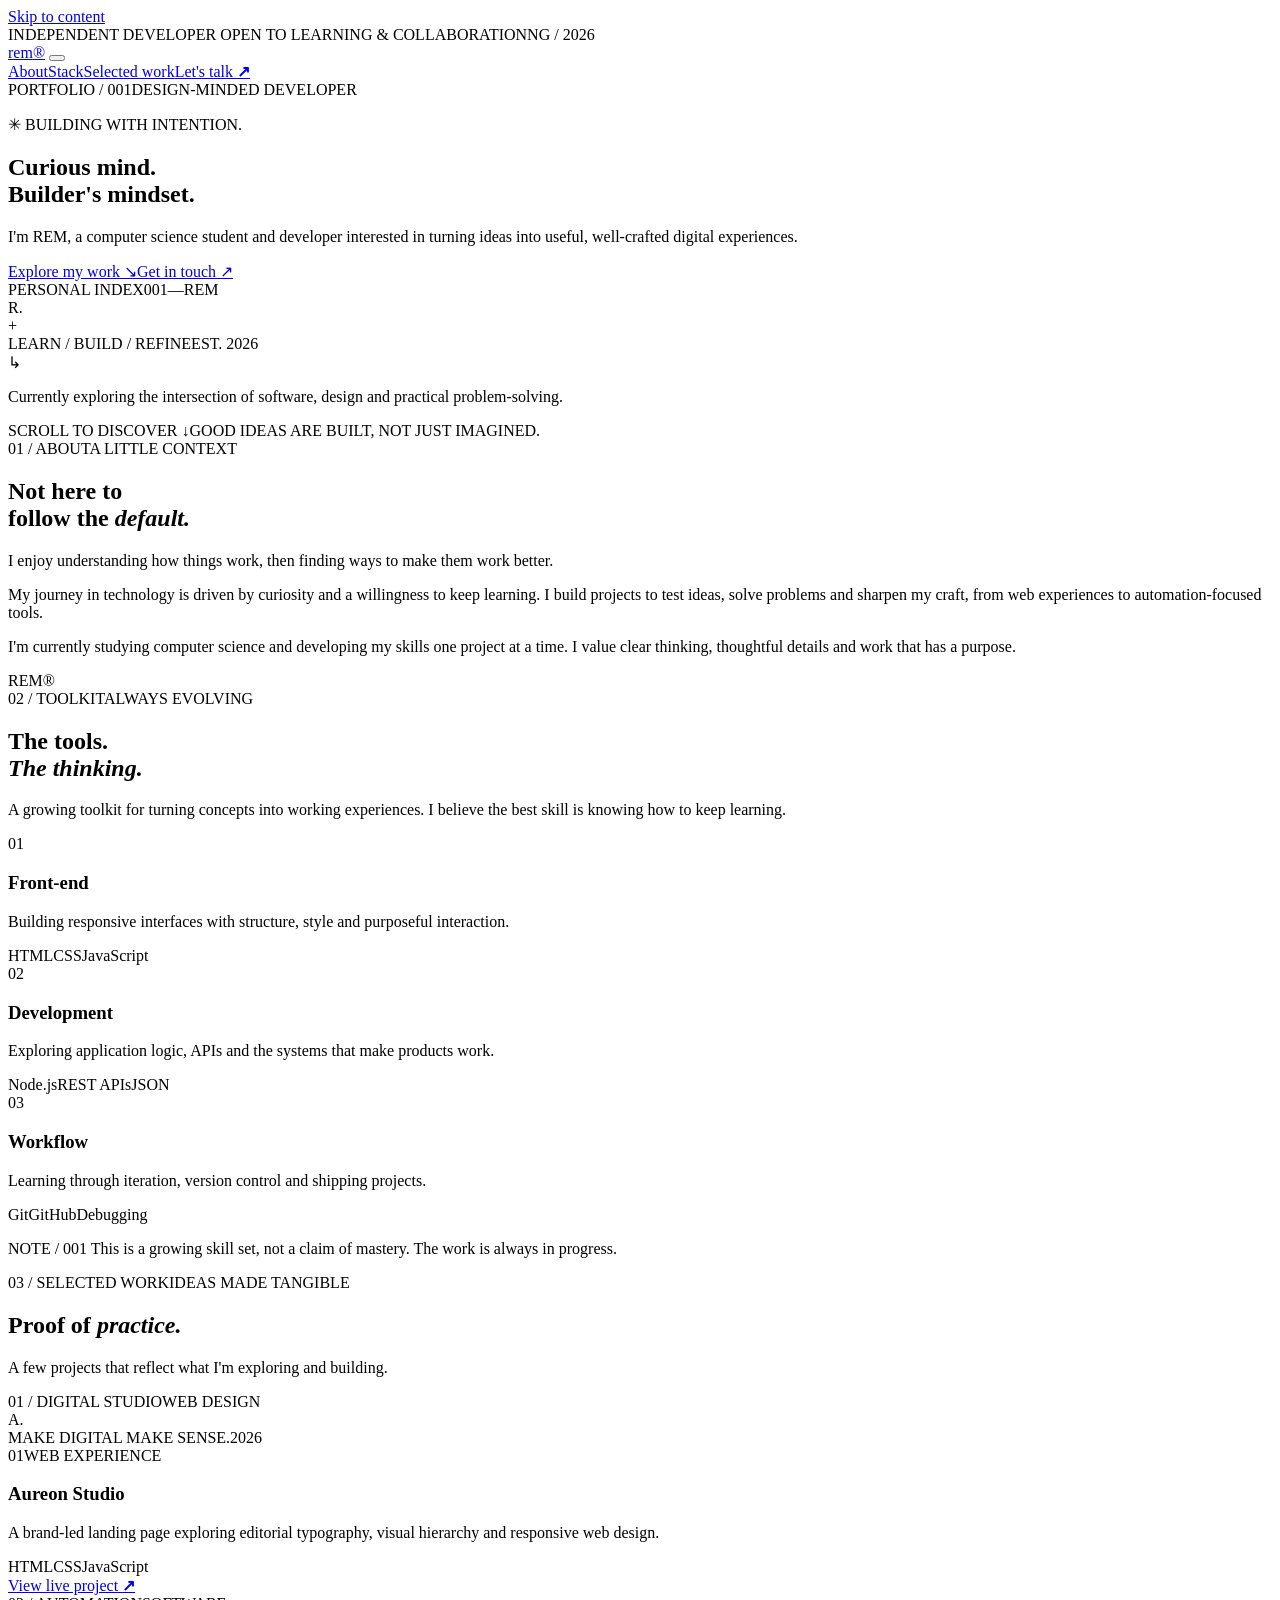
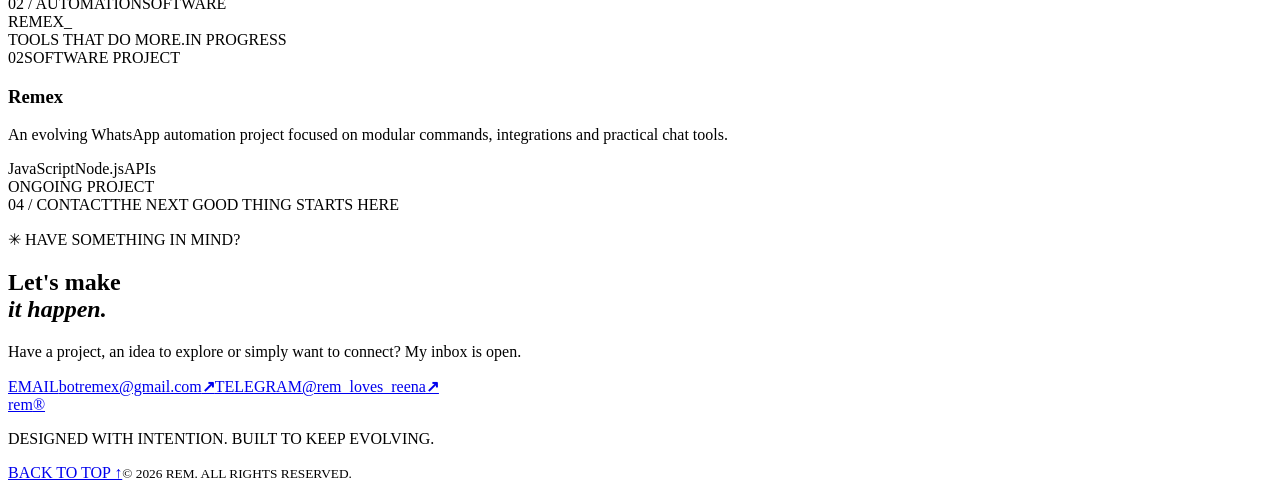
==== Level-1-Personal-Portfolio-REM/index.html @ 8661f29a "Create REM personal developer portfolio" ====
<!DOCTYPE html>
<html lang="en">
<head>
  <meta charset="UTF-8">
  <meta name="viewport" content="width=device-width, initial-scale=1.0">
  <meta name="description" content="REM is a computer science student and independent developer building thoughtful digital experiences and useful software.">
  <meta name="theme-color" content="#10110f">
  <title>REM | Developer & Digital Builder</title>
  <link rel="preconnect" href="https://fonts.googleapis.com">
  <link rel="preconnect" href="https://fonts.gstatic.com" crossorigin>
  <link href="https://fonts.googleapis.com/css2?family=DM+Mono:wght@400;500&family=DM+Sans:wght@400;500;600;700&family=Space+Grotesk:wght@400;500;600;700&display=swap" rel="stylesheet">
  <link rel="stylesheet" href="styles.css">
  <script src="script.js" defer></script>
</head>
<body>
  <a class="skip-link" href="#main">Skip to content</a>
  <div class="announcement"><span>INDEPENDENT DEVELOPER</span><span class="availability"><i></i> OPEN TO LEARNING & COLLABORATION</span><span>NG / 2026</span></div>
  <header class="header">
    <nav class="nav wrap" aria-label="Main navigation">
      <a class="wordmark" href="#home" aria-label="REM home">rem<span>®</span></a>
      <button class="menu-toggle" aria-label="Open menu" aria-expanded="false" aria-controls="nav-menu"><span></span><span></span></button>
      <div class="nav-menu" id="nav-menu">
        <a href="#about">About</a><a href="#skills">Stack</a><a href="#work">Selected work</a><a class="nav-cta" href="#contact">Let's talk <b>↗</b></a>
      </div>
    </nav>
  </header>
  <main id="main">
    <section class="hero wrap" id="home">
      <div class="hero-kicker"><span>PORTFOLIO / 001</span><span>DESIGN-MINDED DEVELOPER</span></div>
      <div class="hero-grid">
        <div class="hero-copy">
          <p class="micro"><span class="cross">✳</span> BUILDING WITH INTENTION.</p>
          <h1>Curious mind.<br><span>Builder's</span> mindset<span class="period">.</span></h1>
          <p class="intro">I'm REM, a computer science student and developer interested in turning ideas into useful, well-crafted digital experiences.</p>
          <div class="hero-actions"><a class="button button-light" href="#work">Explore my work <span>↘</span></a><a class="text-link" href="#contact">Get in touch <span>↗</span></a></div>
        </div>
        <aside class="hero-aside" aria-label="Developer profile">
          <div class="orbit-card">
            <div class="orbit-label"><span>PERSONAL INDEX</span><span>001—REM</span></div>
            <div class="orbit-graphic"><div class="orbit-ring ring-one"></div><div class="orbit-ring ring-two"></div><div class="orbit-core">R<span>.</span></div><span class="orbit-dot"></span><span class="orbit-cross">+</span></div>
            <div class="orbit-bottom"><span>LEARN / BUILD / REFINE</span><span>EST. 2026</span></div>
          </div>
          <div class="aside-note"><span class="note-mark">↳</span><p>Currently exploring the intersection of software, design and practical problem-solving.</p></div>
        </aside>
      </div>
      <div class="hero-bottom"><span>SCROLL TO DISCOVER <b>↓</b></span><span>GOOD IDEAS ARE BUILT, NOT JUST IMAGINED.</span></div>
    </section>

    <section class="about section-wrap" id="about">
      <div class="section-label"><span>01 / ABOUT</span><span>A LITTLE CONTEXT</span></div>
      <div class="about-grid">
        <h2>Not here to<br>follow the <em>default.</em></h2>
        <div class="about-copy"><p class="lead">I enjoy understanding how things work, then finding ways to make them work better.</p><p>My journey in technology is driven by curiosity and a willingness to keep learning. I build projects to test ideas, solve problems and sharpen my craft, from web experiences to automation-focused tools.</p><p>I'm currently studying computer science and developing my skills one project at a time. I value clear thinking, thoughtful details and work that has a purpose.</p><div class="signature">REM<span>®</span></div></div>
      </div>
    </section>

    <section class="skills section-wrap" id="skills">
      <div class="section-label"><span>02 / TOOLKIT</span><span>ALWAYS EVOLVING</span></div>
      <div class="skills-head"><h2>The tools.<br><em>The thinking.</em></h2><p>A growing toolkit for turning concepts into working experiences. I believe the best skill is knowing how to keep learning.</p></div>
      <div class="skill-grid">
        <article class="skill-card"><span class="skill-index">01</span><h3>Front-end</h3><p>Building responsive interfaces with structure, style and purposeful interaction.</p><div class="tags"><span>HTML</span><span>CSS</span><span>JavaScript</span></div></article>
        <article class="skill-card"><span class="skill-index">02</span><h3>Development</h3><p>Exploring application logic, APIs and the systems that make products work.</p><div class="tags"><span>Node.js</span><span>REST APIs</span><span>JSON</span></div></article>
        <article class="skill-card"><span class="skill-index">03</span><h3>Workflow</h3><p>Learning through iteration, version control and shipping projects.</p><div class="tags"><span>Git</span><span>GitHub</span><span>Debugging</span></div></article>
      </div>
      <p class="skills-note"><span>NOTE / 001</span> This is a growing skill set, not a claim of mastery. The work is always in progress.</p>
    </section>

    <section class="work section-wrap" id="work">
      <div class="section-label"><span>03 / SELECTED WORK</span><span>IDEAS MADE TANGIBLE</span></div>
      <div class="work-heading"><h2>Proof of <em>practice.</em></h2><p>A few projects that reflect what I'm exploring and building.</p></div>
      <div class="project-list">
        <article class="project project-featured">
          <div class="project-visual aureon-visual"><div class="visual-top"><span>01 / DIGITAL STUDIO</span><span>WEB DESIGN</span></div><div class="visual-word">A<span>.</span></div><div class="visual-bottom"><span>MAKE DIGITAL MAKE SENSE.</span><span>2026</span></div></div>
          <div class="project-info"><div class="project-meta"><span>01</span><span>WEB EXPERIENCE</span></div><h3>Aureon Studio</h3><p>A brand-led landing page exploring editorial typography, visual hierarchy and responsive web design.</p><div class="project-foot"><div class="tags"><span>HTML</span><span>CSS</span><span>JavaScript</span></div><a href="https://aureon-lyart.vercel.app/" target="_blank" rel="noopener noreferrer">View live project <b>↗</b></a></div></div>
        </article>
        <article class="project">
          <div class="project-visual remex-visual"><div class="visual-top"><span>02 / AUTOMATION</span><span>SOFTWARE</span></div><div class="remex-mark">REMEX<span>_</span></div><div class="visual-bottom"><span>TOOLS THAT DO MORE.</span><span>IN PROGRESS</span></div></div>
          <div class="project-info"><div class="project-meta"><span>02</span><span>SOFTWARE PROJECT</span></div><h3>Remex</h3><p>An evolving WhatsApp automation project focused on modular commands, integrations and practical chat tools.</p><div class="project-foot"><div class="tags"><span>JavaScript</span><span>Node.js</span><span>APIs</span></div><span class="status">ONGOING PROJECT</span></div></div>
        </article>
      </div>
    </section>

    <section class="contact section-wrap" id="contact">
      <div class="section-label"><span>04 / CONTACT</span><span>THE NEXT GOOD THING STARTS HERE</span></div>
      <div class="contact-main"><p class="micro"><span class="cross">✳</span> HAVE SOMETHING IN MIND?</p><h2>Let's make<br><em>it happen.</em></h2><p class="contact-copy">Have a project, an idea to explore or simply want to connect? My inbox is open.</p>
        <div class="contact-links"><a href="mailto:botremex@gmail.com"><span class="contact-type">EMAIL</span><span>botremex@gmail.com</span><b>↗</b></a><a href="https://t.me/rem_loves_reena" target="_blank" rel="noopener noreferrer"><span class="contact-type">TELEGRAM</span><span>@rem_loves_reena</span><b>↗</b></a></div>
      </div>
    </section>
  </main>
  <footer class="footer"><div class="wrap footer-inner"><a class="wordmark" href="#home">rem<span>®</span></a><p>DESIGNED WITH INTENTION. BUILT TO KEEP EVOLVING.</p><a href="#home">BACK TO TOP ↑</a><small>© <span id="year">2026</span> REM. ALL RIGHTS RESERVED.</small></div></footer>
</body>
</html>
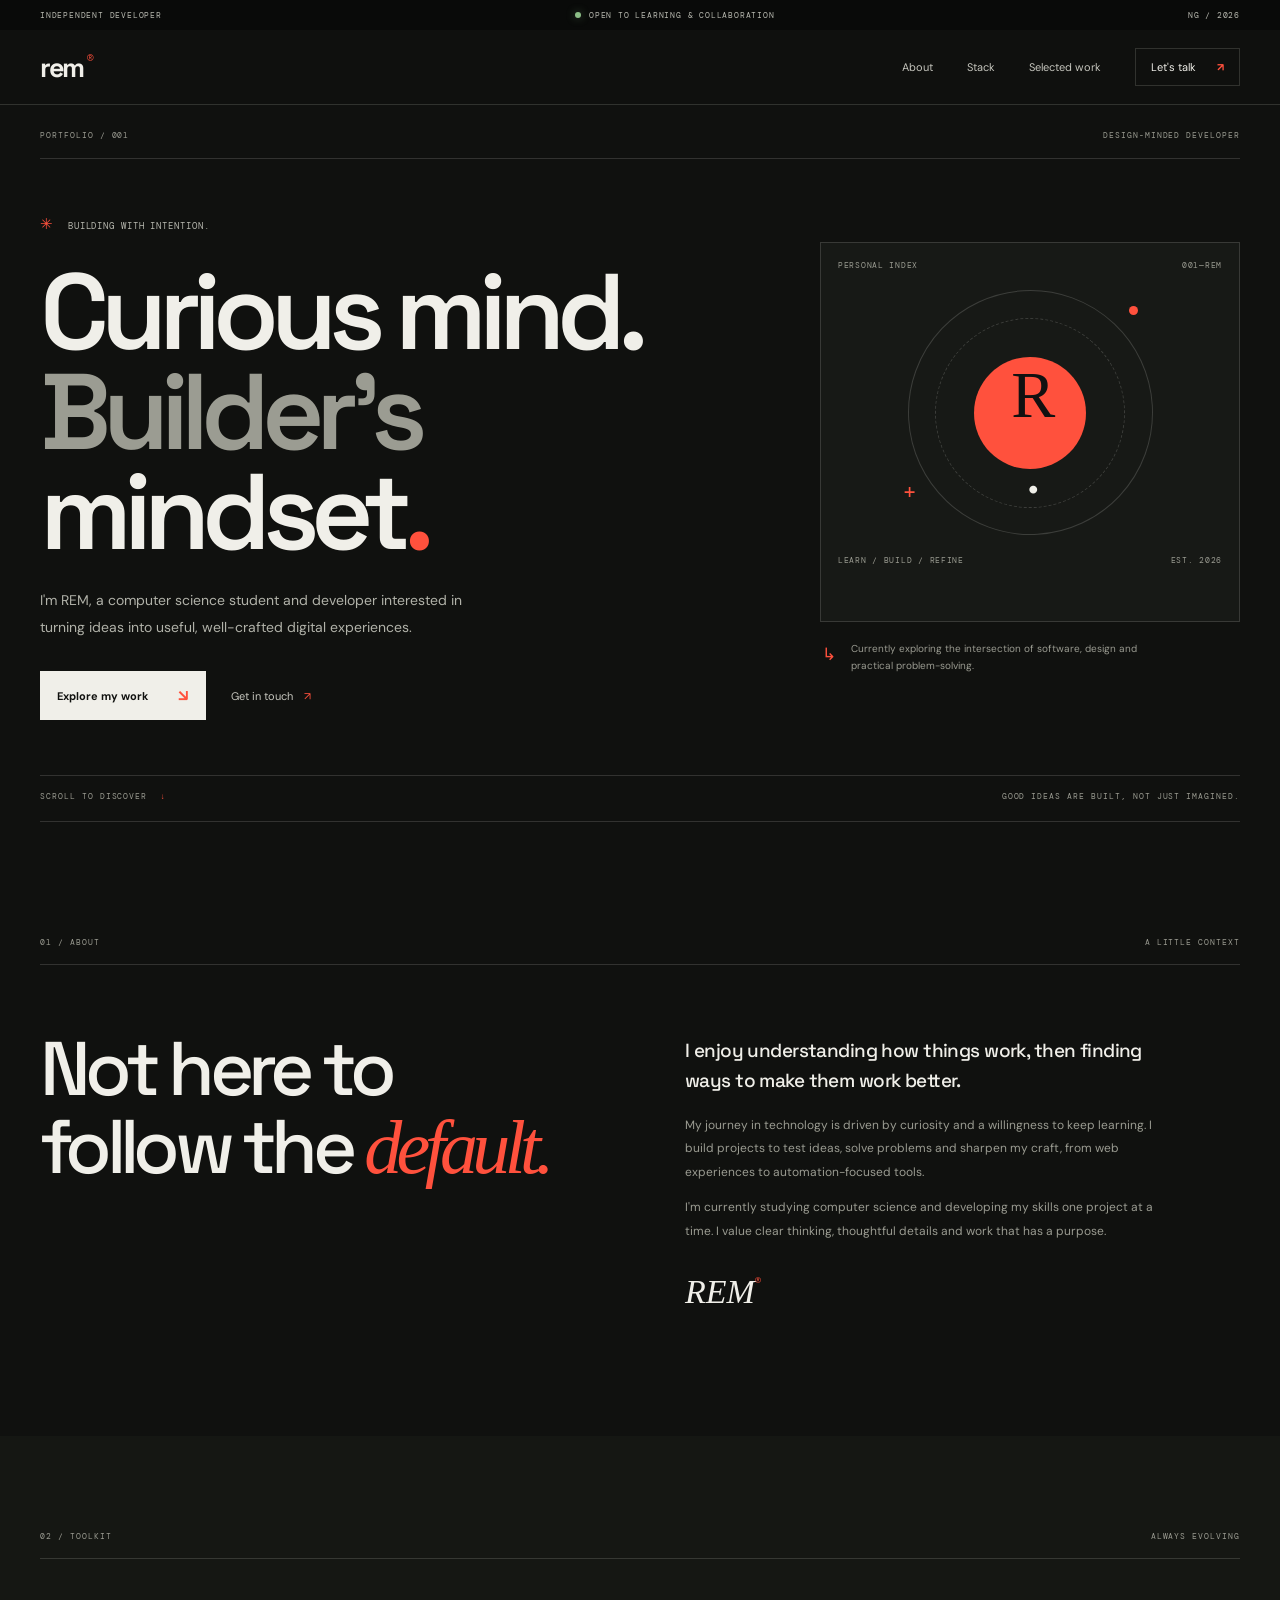
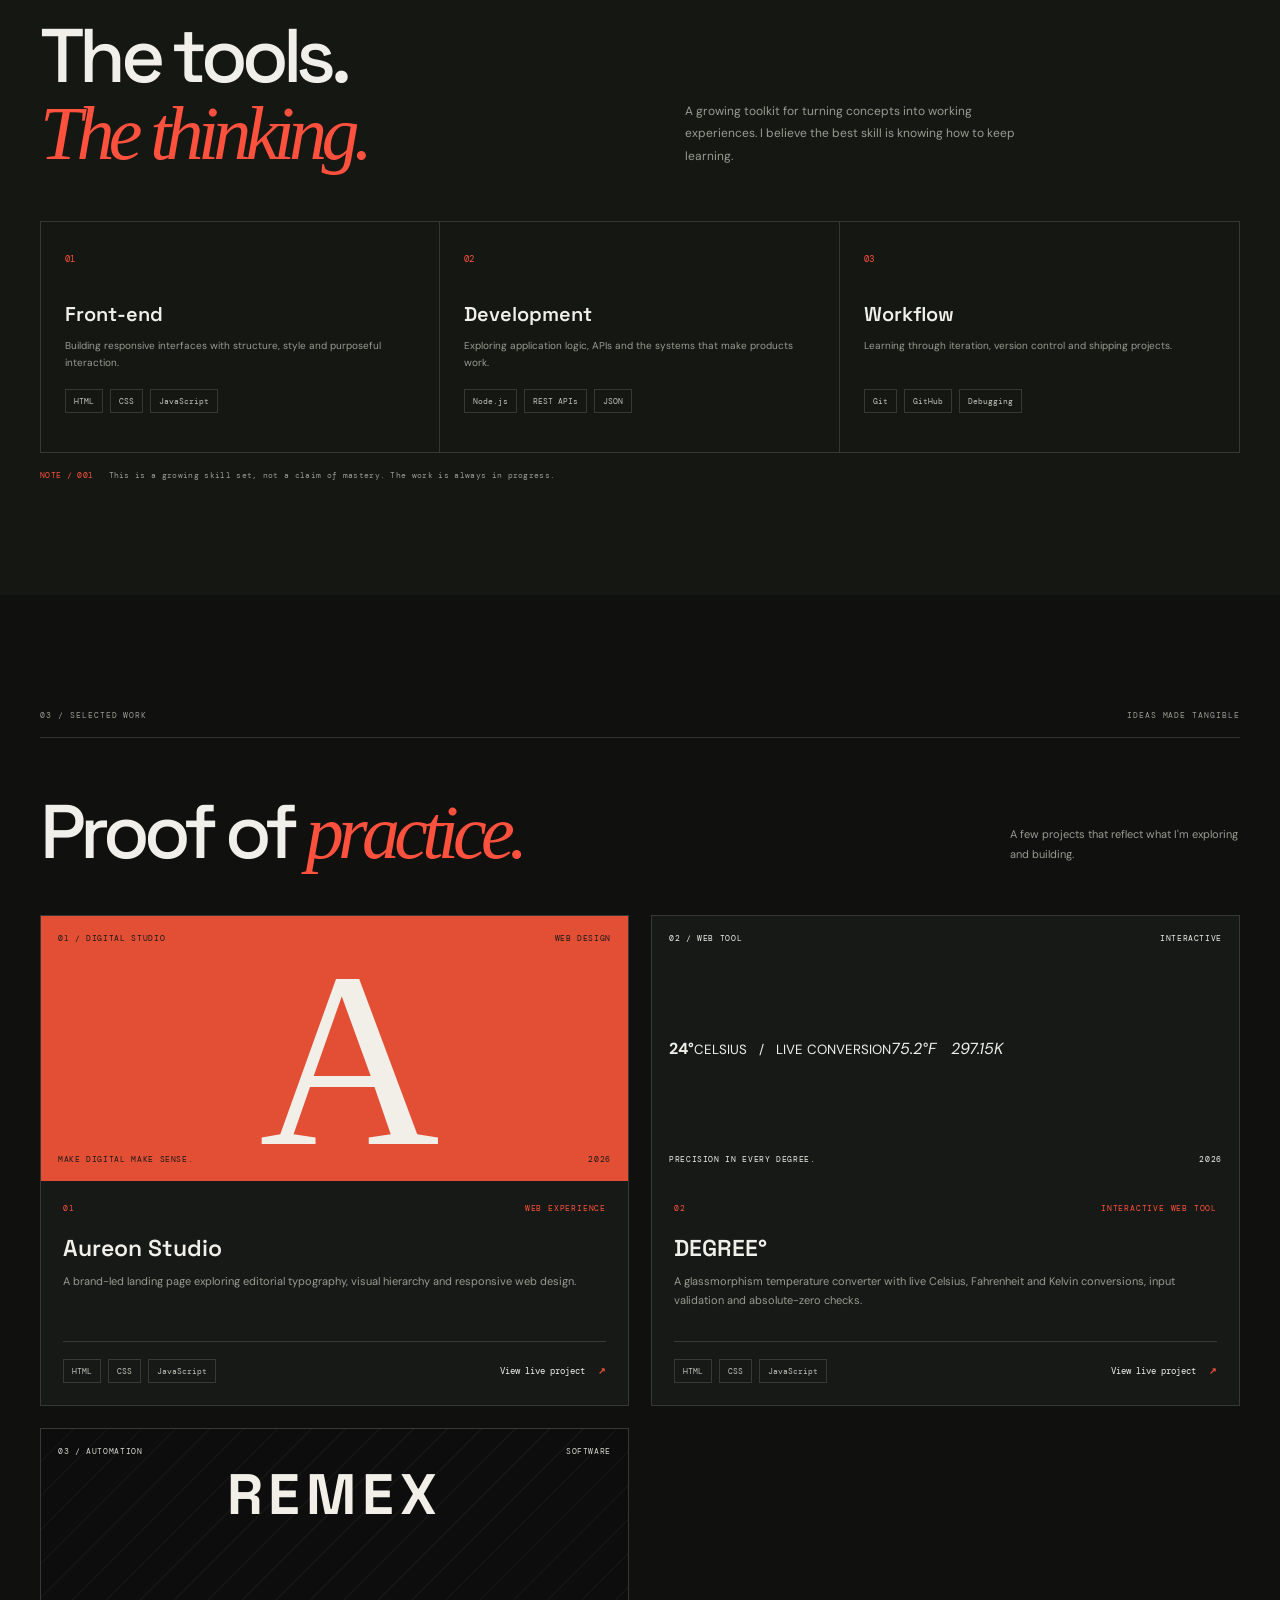
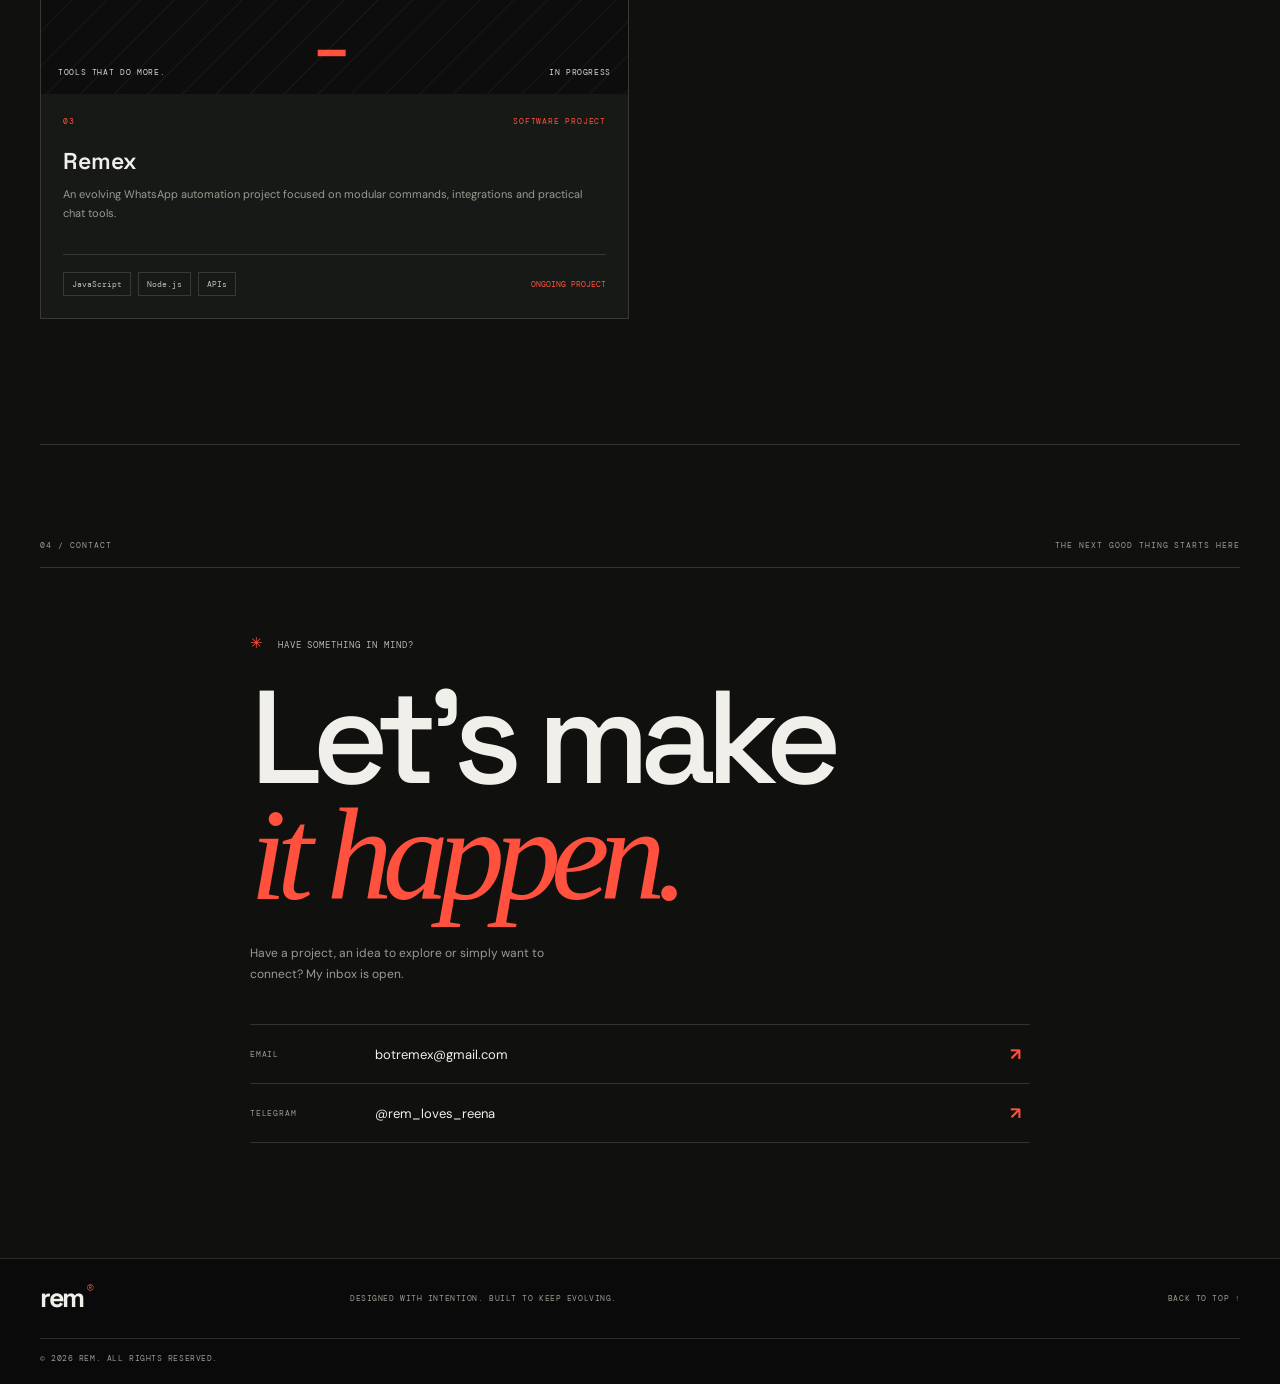
==== commit 723000ba: "Add DEGREE temperature converter to portfolio" ====
--- a/Level-1-Personal-Portfolio-REM/index.html
+++ b/Level-1-Personal-Portfolio-REM/index.html
@@ -74,8 +74,12 @@
           <div class="project-info"><div class="project-meta"><span>01</span><span>WEB EXPERIENCE</span></div><h3>Aureon Studio</h3><p>A brand-led landing page exploring editorial typography, visual hierarchy and responsive web design.</p><div class="project-foot"><div class="tags"><span>HTML</span><span>CSS</span><span>JavaScript</span></div><a href="https://aureon-lyart.vercel.app/" target="_blank" rel="noopener noreferrer">View live project <b>↗</b></a></div></div>
         </article>
         <article class="project">
-          <div class="project-visual remex-visual"><div class="visual-top"><span>02 / AUTOMATION</span><span>SOFTWARE</span></div><div class="remex-mark">REMEX<span>_</span></div><div class="visual-bottom"><span>TOOLS THAT DO MORE.</span><span>IN PROGRESS</span></div></div>
-          <div class="project-info"><div class="project-meta"><span>02</span><span>SOFTWARE PROJECT</span></div><h3>Remex</h3><p>An evolving WhatsApp automation project focused on modular commands, integrations and practical chat tools.</p><div class="project-foot"><div class="tags"><span>JavaScript</span><span>Node.js</span><span>APIs</span></div><span class="status">ONGOING PROJECT</span></div></div>
+          <div class="project-visual degree-visual"><div class="visual-top"><span>02 / WEB TOOL</span><span>INTERACTIVE</span></div><div class="degree-mark"><strong>24<span>°</span></strong><small>CELSIUS&nbsp;&nbsp; / &nbsp;&nbsp;LIVE CONVERSION</small><i>75.2°F&nbsp;&nbsp; 297.15K</i></div><div class="visual-bottom"><span>PRECISION IN EVERY DEGREE.</span><span>2026</span></div></div>
+          <div class="project-info"><div class="project-meta"><span>02</span><span>INTERACTIVE WEB TOOL</span></div><h3>DEGREE°</h3><p>A glassmorphism temperature converter with live Celsius, Fahrenheit and Kelvin conversions, input validation and absolute-zero checks.</p><div class="project-foot"><div class="tags"><span>HTML</span><span>CSS</span><span>JavaScript</span></div><a href="https://temperature-converter-mocha-nine.vercel.app/" target="_blank" rel="noopener noreferrer">View live project <b>↗</b></a></div></div>
+        </article>
+        <article class="project">
+          <div class="project-visual remex-visual"><div class="visual-top"><span>03 / AUTOMATION</span><span>SOFTWARE</span></div><div class="remex-mark">REMEX<span>_</span></div><div class="visual-bottom"><span>TOOLS THAT DO MORE.</span><span>IN PROGRESS</span></div></div>
+          <div class="project-info"><div class="project-meta"><span>03</span><span>SOFTWARE PROJECT</span></div><h3>Remex</h3><p>An evolving WhatsApp automation project focused on modular commands, integrations and practical chat tools.</p><div class="project-foot"><div class="tags"><span>JavaScript</span><span>Node.js</span><span>APIs</span></div><span class="status">ONGOING PROJECT</span></div></div>
         </article>
       </div>
     </section>
--- a/Level-1-Personal-Portfolio-REM/styles.css
+++ b/Level-1-Personal-Portfolio-REM/styles.css
@@ -0,0 +1,11 @@
+:root{--bg:#10110f;--panel:#171916;--ink:#f0efe9;--muted:#9a9b91;--line:rgba(240,239,233,.15);--red:#ff513d;--mono:"DM Mono",monospace;--sans:"DM Sans",sans-serif;--display:"Space Grotesk",sans-serif}
+*{box-sizing:border-box}html{scroll-behavior:smooth;scroll-padding-top:85px}body{margin:0;background:var(--bg);color:var(--ink);font-family:var(--sans);-webkit-font-smoothing:antialiased}a{color:inherit;text-decoration:none}.wrap,.section-wrap{width:min(1200px,calc(100% - 80px));margin-inline:auto}.skip-link{position:absolute;top:-60px;left:16px;background:var(--ink);color:var(--bg);padding:12px;z-index:40}.skip-link:focus{top:12px}
+.announcement{height:30px;background:#090a09;color:#b8b9b0;padding:0 40px;display:flex;align-items:center;justify-content:space-between;font:8px var(--mono);letter-spacing:.1em}.availability{display:flex;align-items:center;gap:8px}.availability i{width:6px;height:6px;border-radius:50%;background:#8bbd86;box-shadow:0 0 10px #8bbd8670}.header{position:sticky;top:0;z-index:20;background:rgba(16,17,15,.93);backdrop-filter:blur(14px);border-bottom:1px solid var(--line)}.nav{height:74px;display:flex;align-items:center;justify-content:space-between}.wordmark{font:700 27px var(--display);letter-spacing:-.09em}.wordmark span{color:var(--red);font:11px var(--mono);vertical-align:top;margin-left:4px;letter-spacing:0}.nav-menu{display:flex;align-items:center;gap:34px;font-size:11px;color:#c5c5bd}.nav-menu a{transition:color .2s}.nav-menu a:hover{color:var(--red)}.nav-cta{border:1px solid var(--line);padding:11px 15px;color:var(--ink)!important}.nav-cta b{color:var(--red);margin-left:18px}.menu-toggle{display:none}
+.hero{min-height:690px;padding-top:25px;padding-bottom:20px;display:flex;flex-direction:column}.hero-kicker,.hero-bottom,.section-label{display:flex;justify-content:space-between;color:var(--muted);font:8px var(--mono);letter-spacing:.12em}.hero-kicker{padding-bottom:18px;border-bottom:1px solid var(--line)}.hero-grid{flex:1;display:grid;grid-template-columns:1.15fr .85fr;align-items:center;gap:65px;padding:55px 0}.micro{font:9px var(--mono);letter-spacing:.1em;color:#b7b8af}.cross{color:var(--red);font-size:15px;margin-right:8px}h1,h2,h3,p{margin-top:0}h1,h2{font-family:var(--display);letter-spacing:-.075em}h1{font-size:clamp(64px,8.4vw,112px);line-height:.93;font-weight:600;margin:28px 0 25px}h1>span:not(.period){color:#9b9c92}h1 .period{color:var(--red)}.intro{max-width:450px;color:#b1b2a9;font-size:14px;line-height:1.9}.hero-actions{display:flex;align-items:center;gap:25px;margin-top:31px}.button{display:inline-flex;align-items:center;gap:30px;padding:14px 17px;font-size:11px;font-weight:700}.button-light{background:var(--ink);color:var(--bg)}.button span{font-size:16px;color:var(--red)}.text-link{font-size:11px;color:#c7c7bf}.text-link span{color:var(--red);margin-left:8px}.hero-aside{max-width:420px;width:100%;justify-self:end}.orbit-card{position:relative;min-height:380px;background:var(--panel);border:1px solid var(--line);padding:17px;overflow:hidden}.orbit-label,.orbit-bottom{display:flex;justify-content:space-between;color:var(--muted);font:8px var(--mono);letter-spacing:.09em}.orbit-graphic{height:285px;display:grid;place-items:center;position:relative}.orbit-ring{position:absolute;border:1px solid rgba(240,239,233,.17);border-radius:50%;transform:rotate(-25deg)}.ring-one{width:245px;height:245px}.ring-two{width:190px;height:190px;border-style:dashed;transform:rotate(40deg)}.orbit-core{width:112px;height:112px;border-radius:50%;background:var(--red);display:grid;place-items:center;color:#111;font:500 66px Georgia,serif;letter-spacing:-.1em;z-index:1}.orbit-core span{color:var(--ink)}.orbit-dot{position:absolute;width:9px;height:9px;border-radius:50%;background:var(--red);top:36px;right:22%}.orbit-cross{position:absolute;color:var(--red);font:22px var(--mono);left:17%;bottom:48px}.aside-note{display:flex;gap:15px;align-items:start;padding:18px 2px;color:var(--muted);font-size:10px;line-height:1.7}.aside-note p{margin:0;max-width:290px}.note-mark{color:var(--red);font-size:17px}.hero-bottom{border-top:1px solid var(--line);padding-top:15px}.hero-bottom b{color:var(--red);margin-left:7px}
+.about{padding-top:115px;padding-bottom:125px;border-top:1px solid var(--line)}.section-label{padding-bottom:17px;border-bottom:1px solid var(--line)}.about-grid{display:grid;grid-template-columns:1fr 1fr;gap:90px;padding-top:65px}h2{font-size:clamp(48px,6vw,76px);line-height:1.02;font-weight:500;margin-bottom:0}h2 em{font-family:Georgia,serif;color:var(--red);font-weight:400}.about-copy{max-width:490px;padding-top:6px}.about-copy p{color:var(--muted);font-size:12px;line-height:1.95}.about-copy .lead{color:var(--ink);font:500 19px/1.55 var(--display);letter-spacing:-.03em}.signature{margin-top:30px;color:var(--ink);font:italic 34px Georgia,serif}.signature span{color:var(--red);font:10px var(--mono);vertical-align:top}
+.skills{padding-top:95px;padding-bottom:115px;background:#151713;width:100%;max-width:none;padding-left:max(40px,calc((100% - 1200px)/2));padding-right:max(40px,calc((100% - 1200px)/2))}.skills-head{display:grid;grid-template-columns:1fr 1fr;gap:90px;align-items:end;padding:58px 0 48px}.skills-head p{max-width:360px;color:var(--muted);font-size:12px;line-height:1.9;margin:0 0 5px}.skill-grid{display:grid;grid-template-columns:repeat(3,1fr);border:1px solid var(--line)}.skill-card{min-height:230px;padding:24px;border-right:1px solid var(--line);position:relative}.skill-card:last-child{border:0}.skill-index{color:var(--red);font:9px var(--mono)}.skill-card h3{font:600 20px var(--display);margin:34px 0 10px}.skill-card p{min-height:42px;color:var(--muted);font-size:10px;line-height:1.7}.tags{display:flex;flex-wrap:wrap;gap:7px}.tags span{border:1px solid var(--line);padding:6px 8px;color:#c2c3ba;font:8px var(--mono)}.skills-note{margin:17px 0 0;color:var(--muted);font:8px var(--mono);letter-spacing:.04em}.skills-note span{color:var(--red);margin-right:10px}
+.work{padding-top:115px;padding-bottom:125px}.work-heading{display:flex;justify-content:space-between;align-items:end;gap:30px;padding:55px 0 43px}.work-heading p{max-width:230px;color:var(--muted);font-size:11px;line-height:1.8;margin:0 0 7px}.project-list{display:grid;grid-template-columns:1fr 1fr;gap:22px}.project{border:1px solid var(--line);background:var(--panel)}.project-visual{height:265px;position:relative;overflow:hidden;padding:17px;display:flex;flex-direction:column;justify-content:space-between}.visual-top,.visual-bottom{display:flex;justify-content:space-between;font:8px var(--mono);letter-spacing:.08em;position:relative;z-index:1}.aureon-visual{background:#e34f35;color:#191a17}.visual-word{position:absolute;inset:0;display:grid;place-items:center;color:#f1efe8;font:clamp(140px,22vw,250px) Georgia,serif;letter-spacing:-.12em}.visual-word span{color:#191a17}.remex-visual{background:#0c0d0c;color:#d7d7d0}.remex-visual:after{content:"";position:absolute;inset:0;background:repeating-linear-gradient(135deg,transparent 0 22px,rgba(255,255,255,.035) 23px 24px)}.remex-mark{position:absolute;inset:0;display:grid;place-items:center;font:700 clamp(34px,5vw,57px) var(--display);letter-spacing:.1em;color:#f1efe8}.remex-mark span{color:var(--red)}.project-info{padding:22px}.project-meta{display:flex;justify-content:space-between;color:var(--red);font:8px var(--mono);letter-spacing:.1em}.project-info h3{font:600 23px var(--display);margin:20px 0 9px}.project-info>p{min-height:58px;color:var(--muted);font-size:11px;line-height:1.8}.project-foot{display:flex;justify-content:space-between;align-items:center;gap:10px;border-top:1px solid var(--line);padding-top:17px}.project-foot a,.status{font:9px var(--mono);color:var(--ink)}.project-foot a b{color:var(--red);margin-left:8px}.status{color:var(--red);font-size:8px}
+.contact{padding-top:95px;padding-bottom:115px;border-top:1px solid var(--line)}.contact-main{max-width:780px;margin:65px auto 0}.contact h2{font-size:clamp(70px,11vw,132px);line-height:.88;margin:27px 0}.contact-copy{color:var(--muted);font-size:12px;line-height:1.8;max-width:340px;margin:30px 0 38px}.contact-links{border-top:1px solid var(--line)}.contact-links a{display:grid;grid-template-columns:110px 1fr 20px;gap:15px;align-items:center;padding:18px 0;border-bottom:1px solid var(--line);font-size:13px}.contact-type{color:var(--muted);font:8px var(--mono);letter-spacing:.1em}.contact-links b{color:var(--red);font-size:17px}.footer{background:#090a09;border-top:1px solid var(--line)}.footer-inner{min-height:125px;display:grid;grid-template-columns:1fr 2fr 1fr;align-items:center;gap:20px;padding-top:20px;padding-bottom:20px}.footer-inner p,.footer-inner>a:not(.wordmark),.footer-inner small{color:var(--muted);font:8px var(--mono);letter-spacing:.07em;margin:0}.footer-inner>a:not(.wordmark){text-align:right}.footer-inner small{grid-column:1/-1;border-top:1px solid var(--line);padding-top:14px}
+:focus-visible{outline:2px solid var(--red);outline-offset:4px}
+@media(max-width:760px){.wrap,.section-wrap{width:calc(100% - 40px)}.announcement{padding:0 20px;font-size:7px}.announcement>span:last-child{display:none}.nav{height:66px}.menu-toggle{display:flex;width:42px;height:42px;flex-direction:column;align-items:center;justify-content:center;gap:6px;background:transparent;border:1px solid var(--line)}.menu-toggle span{width:17px;height:1px;background:var(--ink);transition:transform .2s}.menu-toggle[aria-expanded=true] span:first-child{transform:translateY(3.5px) rotate(45deg)}.menu-toggle[aria-expanded=true] span:last-child{transform:translateY(-3.5px) rotate(-45deg)}.nav-menu{display:none;position:absolute;top:66px;left:0;right:0;background:#10110f;border-bottom:1px solid var(--line);padding:24px 20px 28px;flex-direction:column;align-items:stretch;gap:22px}.nav-menu.is-open{display:flex}.nav-cta{margin-top:3px}.hero{min-height:auto;padding-top:20px}.hero-kicker{font-size:7px}.hero-grid{grid-template-columns:1fr;gap:28px;padding:48px 0 35px}h1{font-size:clamp(58px,15vw,88px)}.intro{font-size:12px}.hero-aside{justify-self:stretch;max-width:none}.orbit-card{min-height:330px}.orbit-graphic{height:235px}.ring-one{width:205px;height:205px}.ring-two{width:160px;height:160px}.hero-bottom{font-size:7px}.hero-bottom span:last-child{max-width:155px;text-align:right;line-height:1.5}.about{padding-top:75px;padding-bottom:85px}.about-grid{grid-template-columns:1fr;gap:28px;padding-top:40px}.about-grid h2{font-size:52px}.about-copy .lead{font-size:17px}.skills{padding:75px 20px 80px}.skills-head{grid-template-columns:1fr;gap:22px;padding:40px 0 30px}.skills-head h2{font-size:50px}.skill-grid{grid-template-columns:1fr}.skill-card{min-height:0;border-right:0;border-bottom:1px solid var(--line);padding:21px}.skill-card:last-child{border-bottom:0}.skill-card h3{margin:22px 0 8px}.skill-card p{min-height:0}.work{padding-top:78px;padding-bottom:85px}.work-heading{display:block;padding:40px 0 30px}.work-heading h2{font-size:50px}.work-heading p{margin-top:17px}.project-list{grid-template-columns:1fr;gap:16px}.project-visual{height:230px}.visual-word{font-size:190px}.project-info{padding:19px}.project-info>p{min-height:0}.contact{padding-top:75px;padding-bottom:85px}.contact-main{margin-top:45px}.contact h2{font-size:clamp(68px,17vw,100px)}.contact-links a{grid-template-columns:75px 1fr 18px;font-size:11px}.footer-inner{grid-template-columns:1fr 1fr;gap:17px}.footer-inner p{grid-column:1/-1;grid-row:2}.footer-inner>a:not(.wordmark){grid-column:2;grid-row:1}.footer-inner small{grid-row:3}}
+@media(prefers-reduced-motion:reduce){*,*::before,*::after{scroll-behavior:auto!important;transition-duration:.01ms!important}}
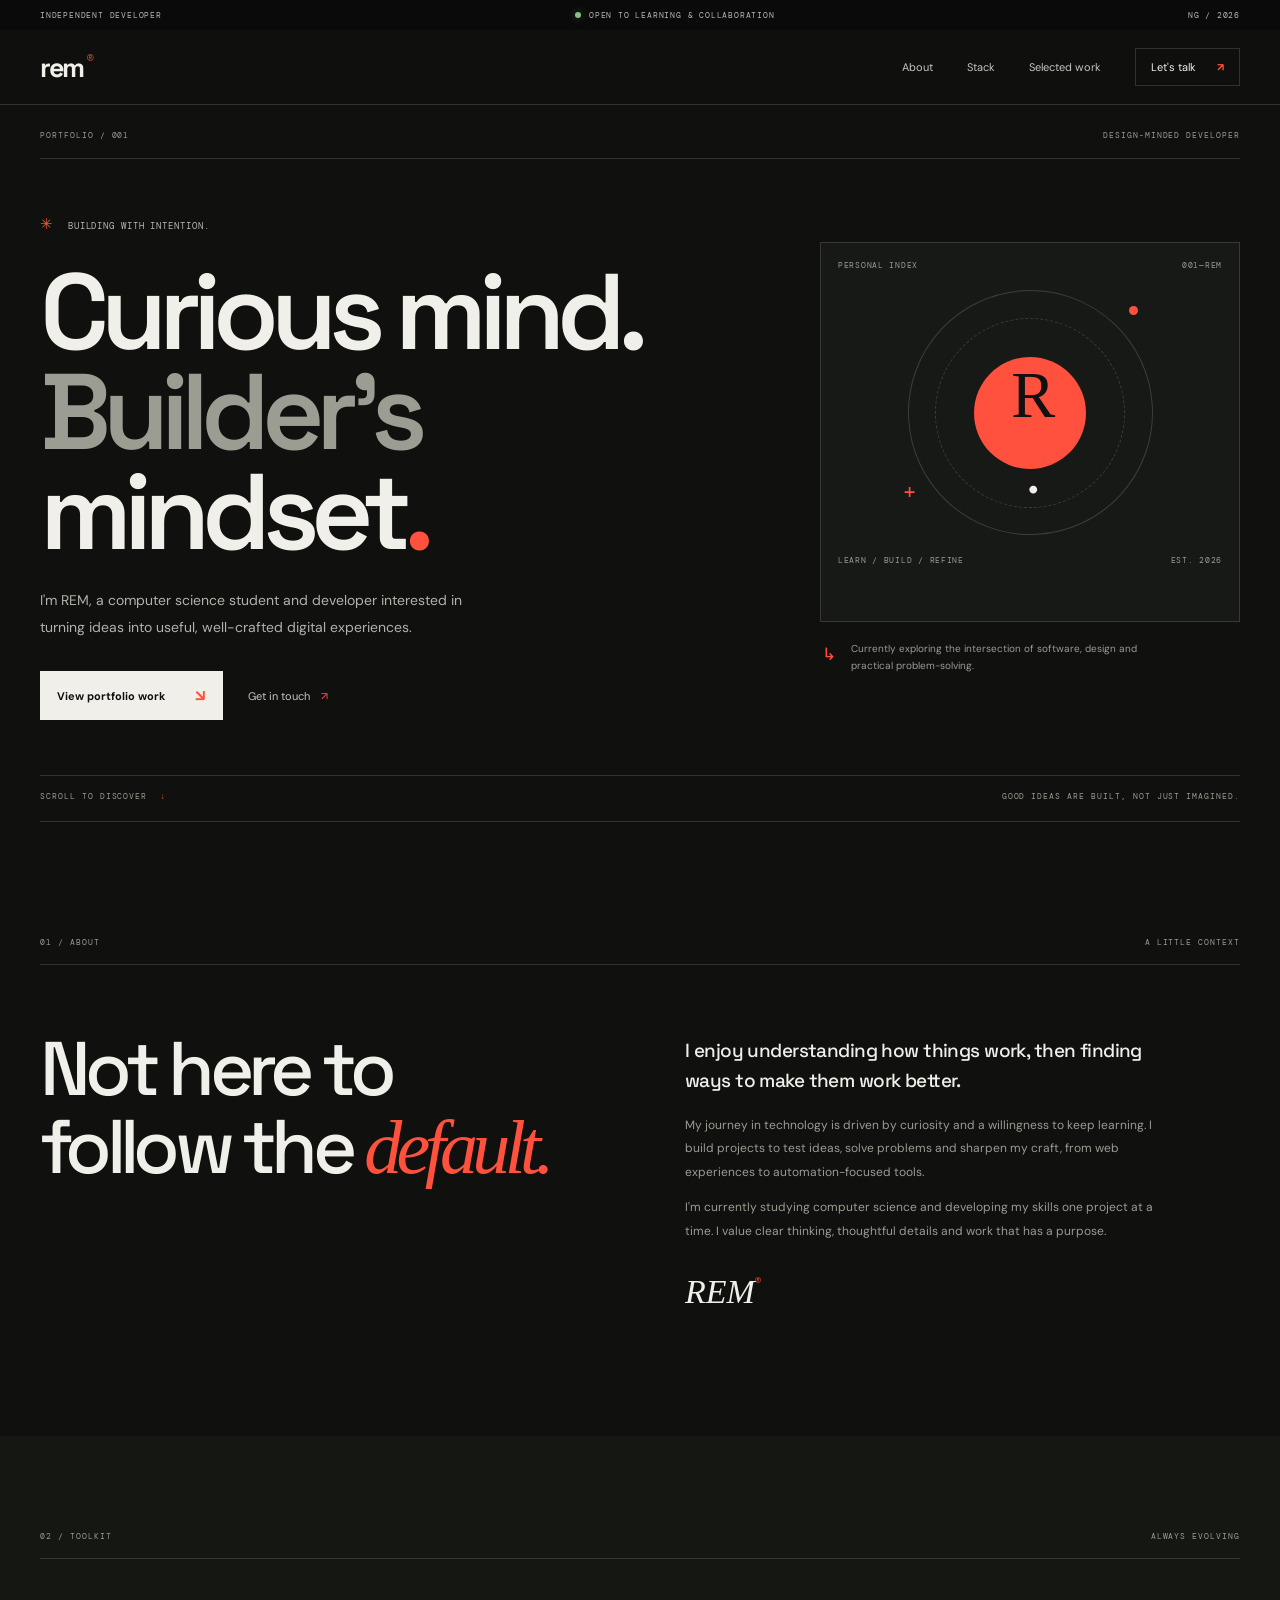
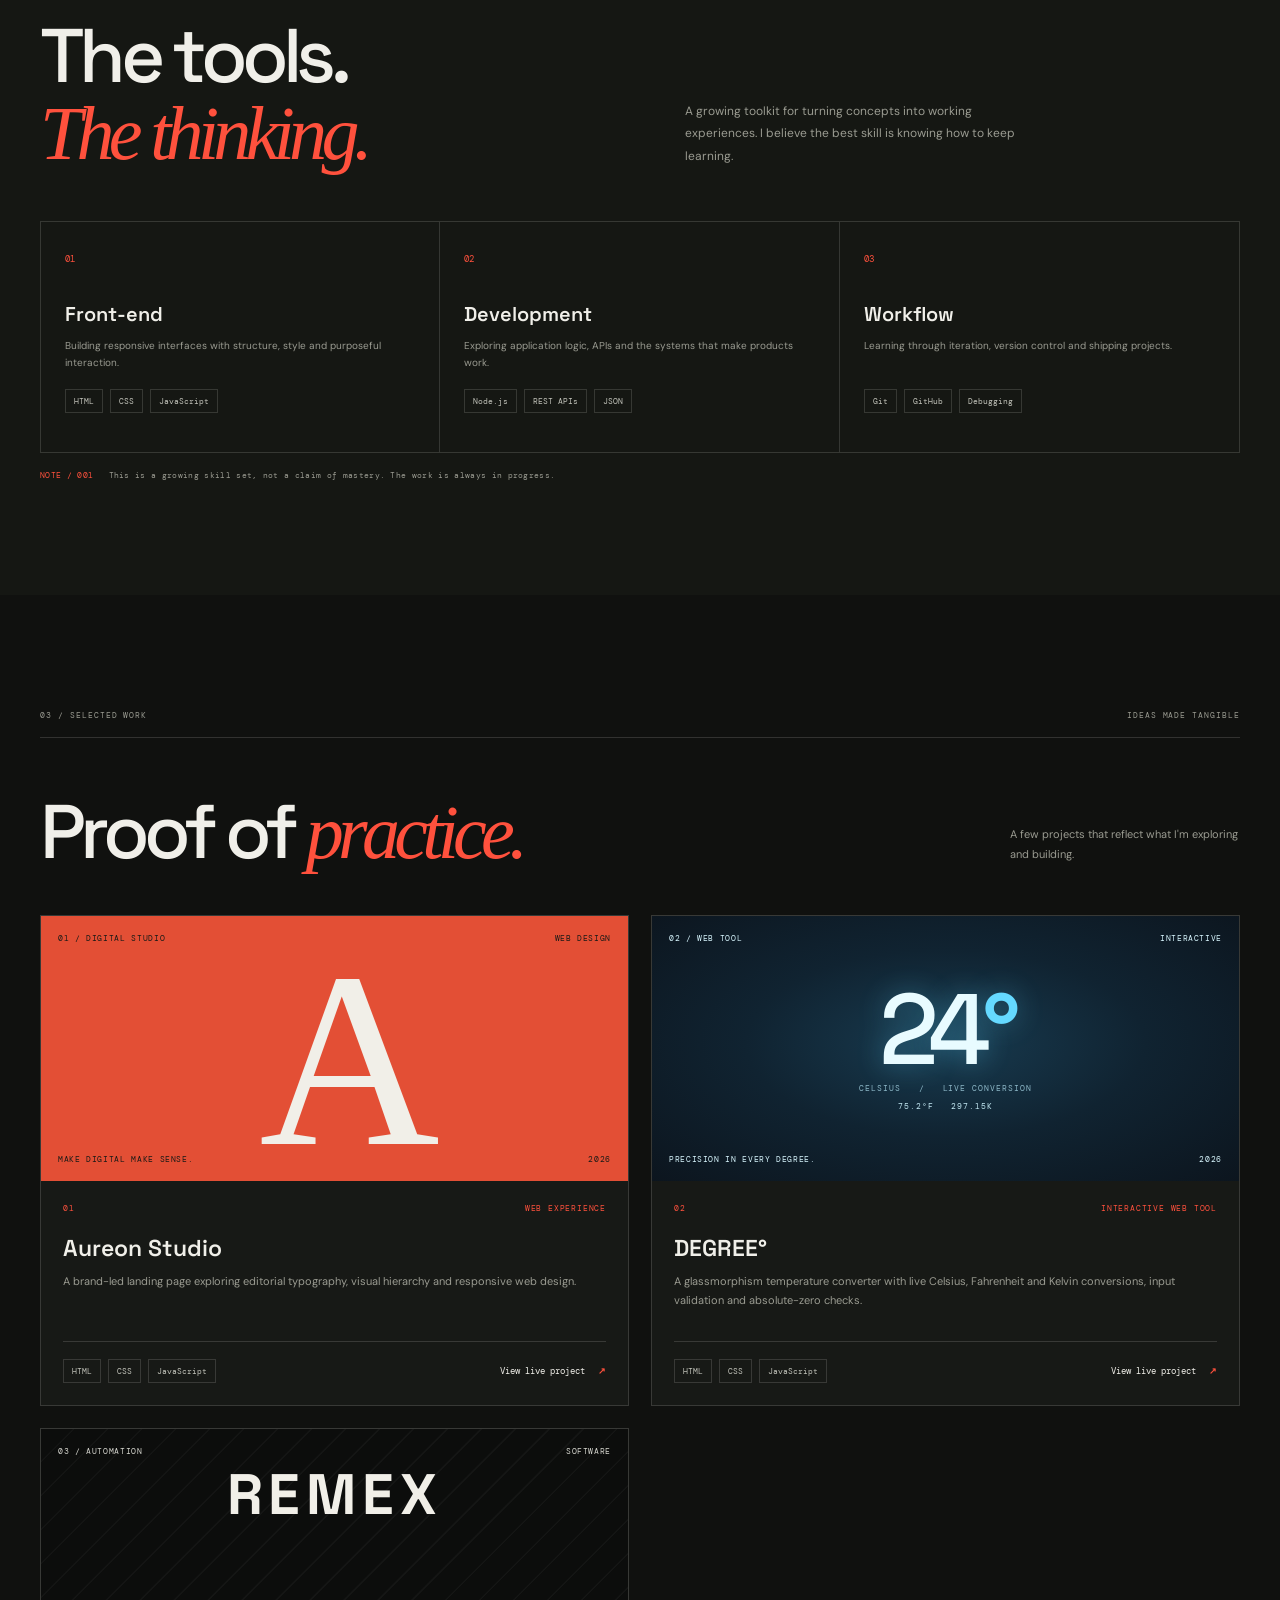
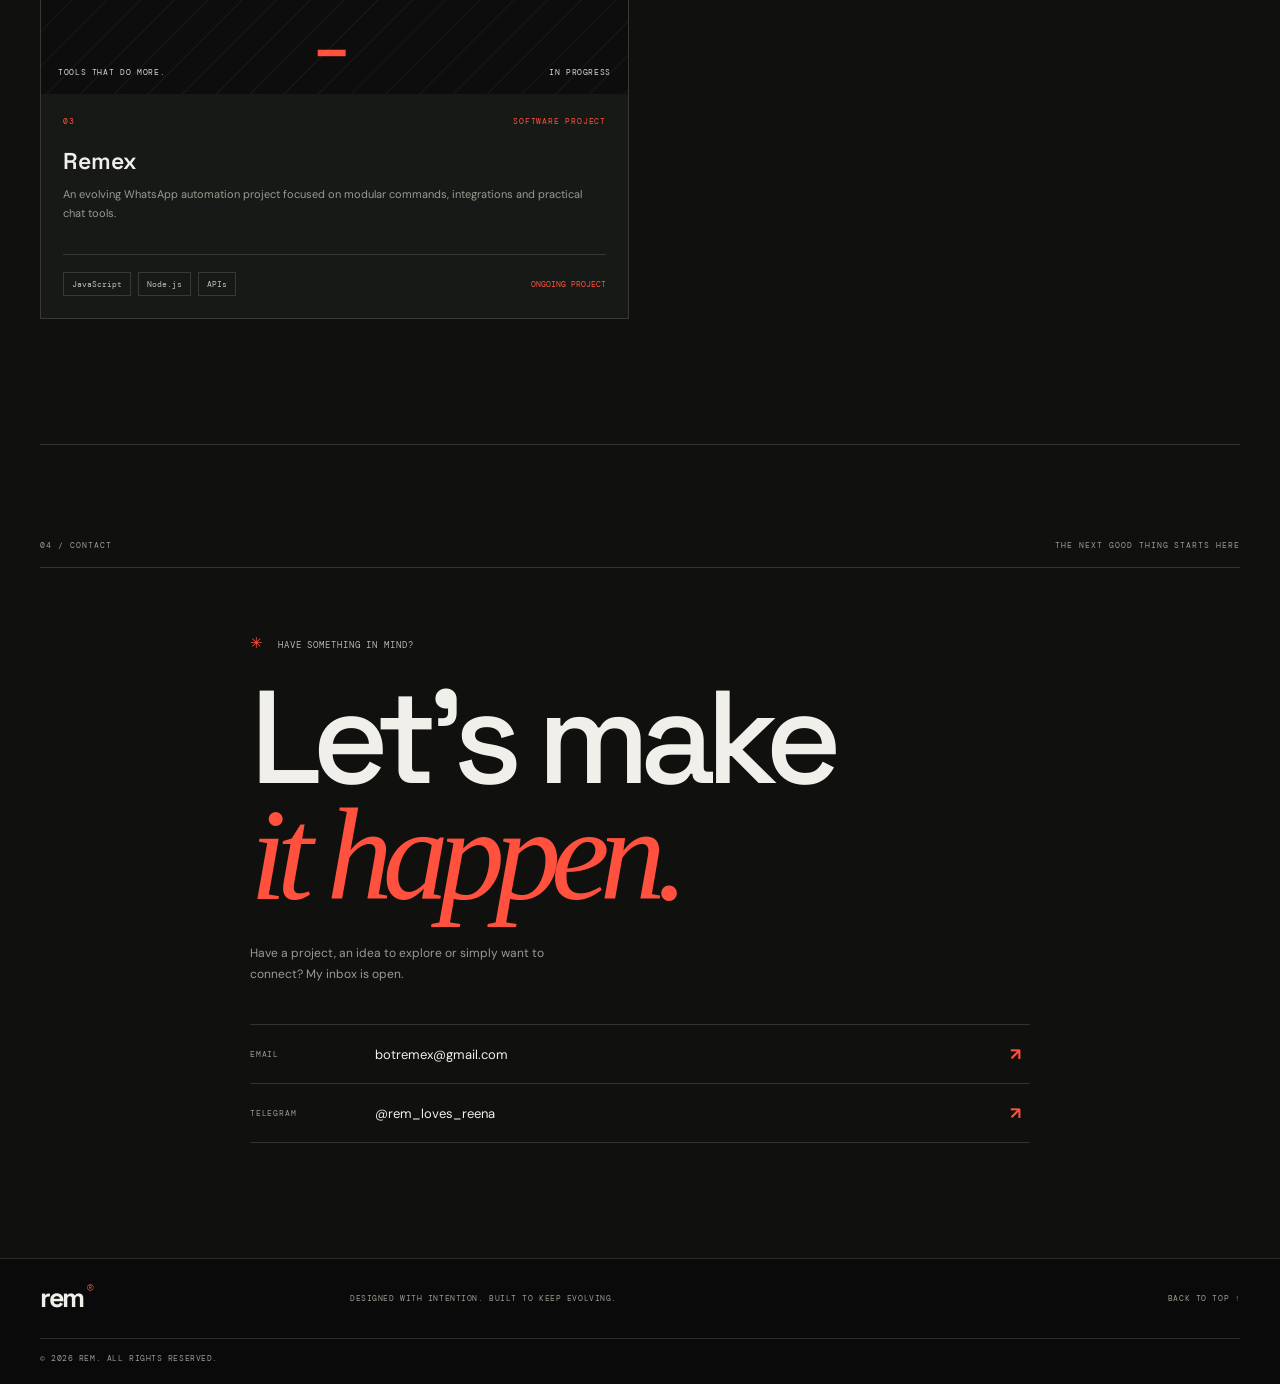
==== commit ca245f4a: "Update live project links in REM portfolio" ====
--- a/Level-1-Personal-Portfolio-REM/index.html
+++ b/Level-1-Personal-Portfolio-REM/index.html
@@ -32,7 +32,7 @@
           <p class="micro"><span class="cross">✳</span> BUILDING WITH INTENTION.</p>
           <h1>Curious mind.<br><span>Builder's</span> mindset<span class="period">.</span></h1>
           <p class="intro">I'm REM, a computer science student and developer interested in turning ideas into useful, well-crafted digital experiences.</p>
-          <div class="hero-actions"><a class="button button-light" href="#work">Explore my work <span>↘</span></a><a class="text-link" href="#contact">Get in touch <span>↗</span></a></div>
+          <div class="hero-actions"><a class="button button-light" href="https://rem-portfolio-azure.vercel.app/#work">View portfolio work <span>↘</span></a><a class="text-link" href="#contact">Get in touch <span>↗</span></a></div>
         </div>
         <aside class="hero-aside" aria-label="Developer profile">
           <div class="orbit-card">
@@ -71,11 +71,11 @@
       <div class="project-list">
         <article class="project project-featured">
           <div class="project-visual aureon-visual"><div class="visual-top"><span>01 / DIGITAL STUDIO</span><span>WEB DESIGN</span></div><div class="visual-word">A<span>.</span></div><div class="visual-bottom"><span>MAKE DIGITAL MAKE SENSE.</span><span>2026</span></div></div>
-          <div class="project-info"><div class="project-meta"><span>01</span><span>WEB EXPERIENCE</span></div><h3>Aureon Studio</h3><p>A brand-led landing page exploring editorial typography, visual hierarchy and responsive web design.</p><div class="project-foot"><div class="tags"><span>HTML</span><span>CSS</span><span>JavaScript</span></div><a href="https://aureon-lyart.vercel.app/" target="_blank" rel="noopener noreferrer">View live project <b>↗</b></a></div></div>
+          <div class="project-info"><div class="project-meta"><span>01</span><span>WEB EXPERIENCE</span></div><h3>Aureon Studio</h3><p>A brand-led landing page exploring editorial typography, visual hierarchy and responsive web design.</p><div class="project-foot"><div class="tags"><span>HTML</span><span>CSS</span><span>JavaScript</span></div><a href="https://aureon-lyart.vercel.app/?utm_source=chatgpt.com#top" target="_blank" rel="noopener noreferrer">View live project <b>↗</b></a></div></div>
         </article>
         <article class="project">
           <div class="project-visual degree-visual"><div class="visual-top"><span>02 / WEB TOOL</span><span>INTERACTIVE</span></div><div class="degree-mark"><strong>24<span>°</span></strong><small>CELSIUS&nbsp;&nbsp; / &nbsp;&nbsp;LIVE CONVERSION</small><i>75.2°F&nbsp;&nbsp; 297.15K</i></div><div class="visual-bottom"><span>PRECISION IN EVERY DEGREE.</span><span>2026</span></div></div>
-          <div class="project-info"><div class="project-meta"><span>02</span><span>INTERACTIVE WEB TOOL</span></div><h3>DEGREE°</h3><p>A glassmorphism temperature converter with live Celsius, Fahrenheit and Kelvin conversions, input validation and absolute-zero checks.</p><div class="project-foot"><div class="tags"><span>HTML</span><span>CSS</span><span>JavaScript</span></div><a href="https://temperature-converter-mocha-nine.vercel.app/" target="_blank" rel="noopener noreferrer">View live project <b>↗</b></a></div></div>
+          <div class="project-info"><div class="project-meta"><span>02</span><span>INTERACTIVE WEB TOOL</span></div><h3>DEGREE°</h3><p>A glassmorphism temperature converter with live Celsius, Fahrenheit and Kelvin conversions, input validation and absolute-zero checks.</p><div class="project-foot"><div class="tags"><span>HTML</span><span>CSS</span><span>JavaScript</span></div><a href="https://temperature-converter-mocha-nine.vercel.app/#method" target="_blank" rel="noopener noreferrer">View live project <b>↗</b></a></div></div>
         </article>
         <article class="project">
           <div class="project-visual remex-visual"><div class="visual-top"><span>03 / AUTOMATION</span><span>SOFTWARE</span></div><div class="remex-mark">REMEX<span>_</span></div><div class="visual-bottom"><span>TOOLS THAT DO MORE.</span><span>IN PROGRESS</span></div></div>
--- a/Level-1-Personal-Portfolio-REM/styles.css
+++ b/Level-1-Personal-Portfolio-REM/styles.css
@@ -4,7 +4,7 @@
 .hero{min-height:690px;padding-top:25px;padding-bottom:20px;display:flex;flex-direction:column}.hero-kicker,.hero-bottom,.section-label{display:flex;justify-content:space-between;color:var(--muted);font:8px var(--mono);letter-spacing:.12em}.hero-kicker{padding-bottom:18px;border-bottom:1px solid var(--line)}.hero-grid{flex:1;display:grid;grid-template-columns:1.15fr .85fr;align-items:center;gap:65px;padding:55px 0}.micro{font:9px var(--mono);letter-spacing:.1em;color:#b7b8af}.cross{color:var(--red);font-size:15px;margin-right:8px}h1,h2,h3,p{margin-top:0}h1,h2{font-family:var(--display);letter-spacing:-.075em}h1{font-size:clamp(64px,8.4vw,112px);line-height:.93;font-weight:600;margin:28px 0 25px}h1>span:not(.period){color:#9b9c92}h1 .period{color:var(--red)}.intro{max-width:450px;color:#b1b2a9;font-size:14px;line-height:1.9}.hero-actions{display:flex;align-items:center;gap:25px;margin-top:31px}.button{display:inline-flex;align-items:center;gap:30px;padding:14px 17px;font-size:11px;font-weight:700}.button-light{background:var(--ink);color:var(--bg)}.button span{font-size:16px;color:var(--red)}.text-link{font-size:11px;color:#c7c7bf}.text-link span{color:var(--red);margin-left:8px}.hero-aside{max-width:420px;width:100%;justify-self:end}.orbit-card{position:relative;min-height:380px;background:var(--panel);border:1px solid var(--line);padding:17px;overflow:hidden}.orbit-label,.orbit-bottom{display:flex;justify-content:space-between;color:var(--muted);font:8px var(--mono);letter-spacing:.09em}.orbit-graphic{height:285px;display:grid;place-items:center;position:relative}.orbit-ring{position:absolute;border:1px solid rgba(240,239,233,.17);border-radius:50%;transform:rotate(-25deg)}.ring-one{width:245px;height:245px}.ring-two{width:190px;height:190px;border-style:dashed;transform:rotate(40deg)}.orbit-core{width:112px;height:112px;border-radius:50%;background:var(--red);display:grid;place-items:center;color:#111;font:500 66px Georgia,serif;letter-spacing:-.1em;z-index:1}.orbit-core span{color:var(--ink)}.orbit-dot{position:absolute;width:9px;height:9px;border-radius:50%;background:var(--red);top:36px;right:22%}.orbit-cross{position:absolute;color:var(--red);font:22px var(--mono);left:17%;bottom:48px}.aside-note{display:flex;gap:15px;align-items:start;padding:18px 2px;color:var(--muted);font-size:10px;line-height:1.7}.aside-note p{margin:0;max-width:290px}.note-mark{color:var(--red);font-size:17px}.hero-bottom{border-top:1px solid var(--line);padding-top:15px}.hero-bottom b{color:var(--red);margin-left:7px}
 .about{padding-top:115px;padding-bottom:125px;border-top:1px solid var(--line)}.section-label{padding-bottom:17px;border-bottom:1px solid var(--line)}.about-grid{display:grid;grid-template-columns:1fr 1fr;gap:90px;padding-top:65px}h2{font-size:clamp(48px,6vw,76px);line-height:1.02;font-weight:500;margin-bottom:0}h2 em{font-family:Georgia,serif;color:var(--red);font-weight:400}.about-copy{max-width:490px;padding-top:6px}.about-copy p{color:var(--muted);font-size:12px;line-height:1.95}.about-copy .lead{color:var(--ink);font:500 19px/1.55 var(--display);letter-spacing:-.03em}.signature{margin-top:30px;color:var(--ink);font:italic 34px Georgia,serif}.signature span{color:var(--red);font:10px var(--mono);vertical-align:top}
 .skills{padding-top:95px;padding-bottom:115px;background:#151713;width:100%;max-width:none;padding-left:max(40px,calc((100% - 1200px)/2));padding-right:max(40px,calc((100% - 1200px)/2))}.skills-head{display:grid;grid-template-columns:1fr 1fr;gap:90px;align-items:end;padding:58px 0 48px}.skills-head p{max-width:360px;color:var(--muted);font-size:12px;line-height:1.9;margin:0 0 5px}.skill-grid{display:grid;grid-template-columns:repeat(3,1fr);border:1px solid var(--line)}.skill-card{min-height:230px;padding:24px;border-right:1px solid var(--line);position:relative}.skill-card:last-child{border:0}.skill-index{color:var(--red);font:9px var(--mono)}.skill-card h3{font:600 20px var(--display);margin:34px 0 10px}.skill-card p{min-height:42px;color:var(--muted);font-size:10px;line-height:1.7}.tags{display:flex;flex-wrap:wrap;gap:7px}.tags span{border:1px solid var(--line);padding:6px 8px;color:#c2c3ba;font:8px var(--mono)}.skills-note{margin:17px 0 0;color:var(--muted);font:8px var(--mono);letter-spacing:.04em}.skills-note span{color:var(--red);margin-right:10px}
-.work{padding-top:115px;padding-bottom:125px}.work-heading{display:flex;justify-content:space-between;align-items:end;gap:30px;padding:55px 0 43px}.work-heading p{max-width:230px;color:var(--muted);font-size:11px;line-height:1.8;margin:0 0 7px}.project-list{display:grid;grid-template-columns:1fr 1fr;gap:22px}.project{border:1px solid var(--line);background:var(--panel)}.project-visual{height:265px;position:relative;overflow:hidden;padding:17px;display:flex;flex-direction:column;justify-content:space-between}.visual-top,.visual-bottom{display:flex;justify-content:space-between;font:8px var(--mono);letter-spacing:.08em;position:relative;z-index:1}.aureon-visual{background:#e34f35;color:#191a17}.visual-word{position:absolute;inset:0;display:grid;place-items:center;color:#f1efe8;font:clamp(140px,22vw,250px) Georgia,serif;letter-spacing:-.12em}.visual-word span{color:#191a17}.remex-visual{background:#0c0d0c;color:#d7d7d0}.remex-visual:after{content:"";position:absolute;inset:0;background:repeating-linear-gradient(135deg,transparent 0 22px,rgba(255,255,255,.035) 23px 24px)}.remex-mark{position:absolute;inset:0;display:grid;place-items:center;font:700 clamp(34px,5vw,57px) var(--display);letter-spacing:.1em;color:#f1efe8}.remex-mark span{color:var(--red)}.project-info{padding:22px}.project-meta{display:flex;justify-content:space-between;color:var(--red);font:8px var(--mono);letter-spacing:.1em}.project-info h3{font:600 23px var(--display);margin:20px 0 9px}.project-info>p{min-height:58px;color:var(--muted);font-size:11px;line-height:1.8}.project-foot{display:flex;justify-content:space-between;align-items:center;gap:10px;border-top:1px solid var(--line);padding-top:17px}.project-foot a,.status{font:9px var(--mono);color:var(--ink)}.project-foot a b{color:var(--red);margin-left:8px}.status{color:var(--red);font-size:8px}
+.work{padding-top:115px;padding-bottom:125px}.work-heading{display:flex;justify-content:space-between;align-items:end;gap:30px;padding:55px 0 43px}.work-heading p{max-width:230px;color:var(--muted);font-size:11px;line-height:1.8;margin:0 0 7px}.project-list{display:grid;grid-template-columns:1fr 1fr;gap:22px}.project{border:1px solid var(--line);background:var(--panel)}.project-visual{height:265px;position:relative;overflow:hidden;padding:17px;display:flex;flex-direction:column;justify-content:space-between}.visual-top,.visual-bottom{display:flex;justify-content:space-between;font:8px var(--mono);letter-spacing:.08em;position:relative;z-index:1}.aureon-visual{background:#e34f35;color:#191a17}.visual-word{position:absolute;inset:0;display:grid;place-items:center;color:#f1efe8;font:clamp(140px,22vw,250px) Georgia,serif;letter-spacing:-.12em}.visual-word span{color:#191a17}.remex-visual{background:#0c0d0c;color:#d7d7d0}.remex-visual:after{content:"";position:absolute;inset:0;background:repeating-linear-gradient(135deg,transparent 0 22px,rgba(255,255,255,.035) 23px 24px)}.remex-mark{position:absolute;inset:0;display:grid;place-items:center;font:700 clamp(34px,5vw,57px) var(--display);letter-spacing:.1em;color:#f1efe8}.remex-mark span{color:var(--red)}.degree-visual{background:radial-gradient(ellipse at 50% 48%,#183b50 0%,#102331 48%,#0c151e 100%);color:#d9f7ff}.degree-mark{position:absolute;inset:0;display:flex;flex-direction:column;align-items:center;justify-content:center;gap:8px}.degree-mark strong{font:500 clamp(66px,9vw,100px)/.9 var(--display);letter-spacing:-.09em;color:#e8fbff;text-shadow:0 0 28px #62d8ff55}.degree-mark strong span{color:#65d9ff}.degree-mark small,.degree-mark i{font:8px var(--mono);letter-spacing:.12em;color:#8db8c8}.degree-mark i{font-style:normal;color:#c5eaf5}.project-info{padding:22px}.project-meta{display:flex;justify-content:space-between;color:var(--red);font:8px var(--mono);letter-spacing:.1em}.project-info h3{font:600 23px var(--display);margin:20px 0 9px}.project-info>p{min-height:58px;color:var(--muted);font-size:11px;line-height:1.8}.project-foot{display:flex;justify-content:space-between;align-items:center;gap:10px;border-top:1px solid var(--line);padding-top:17px}.project-foot a,.status{font:9px var(--mono);color:var(--ink)}.project-foot a b{color:var(--red);margin-left:8px}.status{color:var(--red);font-size:8px}
 .contact{padding-top:95px;padding-bottom:115px;border-top:1px solid var(--line)}.contact-main{max-width:780px;margin:65px auto 0}.contact h2{font-size:clamp(70px,11vw,132px);line-height:.88;margin:27px 0}.contact-copy{color:var(--muted);font-size:12px;line-height:1.8;max-width:340px;margin:30px 0 38px}.contact-links{border-top:1px solid var(--line)}.contact-links a{display:grid;grid-template-columns:110px 1fr 20px;gap:15px;align-items:center;padding:18px 0;border-bottom:1px solid var(--line);font-size:13px}.contact-type{color:var(--muted);font:8px var(--mono);letter-spacing:.1em}.contact-links b{color:var(--red);font-size:17px}.footer{background:#090a09;border-top:1px solid var(--line)}.footer-inner{min-height:125px;display:grid;grid-template-columns:1fr 2fr 1fr;align-items:center;gap:20px;padding-top:20px;padding-bottom:20px}.footer-inner p,.footer-inner>a:not(.wordmark),.footer-inner small{color:var(--muted);font:8px var(--mono);letter-spacing:.07em;margin:0}.footer-inner>a:not(.wordmark){text-align:right}.footer-inner small{grid-column:1/-1;border-top:1px solid var(--line);padding-top:14px}
 :focus-visible{outline:2px solid var(--red);outline-offset:4px}
 @media(max-width:760px){.wrap,.section-wrap{width:calc(100% - 40px)}.announcement{padding:0 20px;font-size:7px}.announcement>span:last-child{display:none}.nav{height:66px}.menu-toggle{display:flex;width:42px;height:42px;flex-direction:column;align-items:center;justify-content:center;gap:6px;background:transparent;border:1px solid var(--line)}.menu-toggle span{width:17px;height:1px;background:var(--ink);transition:transform .2s}.menu-toggle[aria-expanded=true] span:first-child{transform:translateY(3.5px) rotate(45deg)}.menu-toggle[aria-expanded=true] span:last-child{transform:translateY(-3.5px) rotate(-45deg)}.nav-menu{display:none;position:absolute;top:66px;left:0;right:0;background:#10110f;border-bottom:1px solid var(--line);padding:24px 20px 28px;flex-direction:column;align-items:stretch;gap:22px}.nav-menu.is-open{display:flex}.nav-cta{margin-top:3px}.hero{min-height:auto;padding-top:20px}.hero-kicker{font-size:7px}.hero-grid{grid-template-columns:1fr;gap:28px;padding:48px 0 35px}h1{font-size:clamp(58px,15vw,88px)}.intro{font-size:12px}.hero-aside{justify-self:stretch;max-width:none}.orbit-card{min-height:330px}.orbit-graphic{height:235px}.ring-one{width:205px;height:205px}.ring-two{width:160px;height:160px}.hero-bottom{font-size:7px}.hero-bottom span:last-child{max-width:155px;text-align:right;line-height:1.5}.about{padding-top:75px;padding-bottom:85px}.about-grid{grid-template-columns:1fr;gap:28px;padding-top:40px}.about-grid h2{font-size:52px}.about-copy .lead{font-size:17px}.skills{padding:75px 20px 80px}.skills-head{grid-template-columns:1fr;gap:22px;padding:40px 0 30px}.skills-head h2{font-size:50px}.skill-grid{grid-template-columns:1fr}.skill-card{min-height:0;border-right:0;border-bottom:1px solid var(--line);padding:21px}.skill-card:last-child{border-bottom:0}.skill-card h3{margin:22px 0 8px}.skill-card p{min-height:0}.work{padding-top:78px;padding-bottom:85px}.work-heading{display:block;padding:40px 0 30px}.work-heading h2{font-size:50px}.work-heading p{margin-top:17px}.project-list{grid-template-columns:1fr;gap:16px}.project-visual{height:230px}.visual-word{font-size:190px}.project-info{padding:19px}.project-info>p{min-height:0}.contact{padding-top:75px;padding-bottom:85px}.contact-main{margin-top:45px}.contact h2{font-size:clamp(68px,17vw,100px)}.contact-links a{grid-template-columns:75px 1fr 18px;font-size:11px}.footer-inner{grid-template-columns:1fr 1fr;gap:17px}.footer-inner p{grid-column:1/-1;grid-row:2}.footer-inner>a:not(.wordmark){grid-column:2;grid-row:1}.footer-inner small{grid-row:3}}
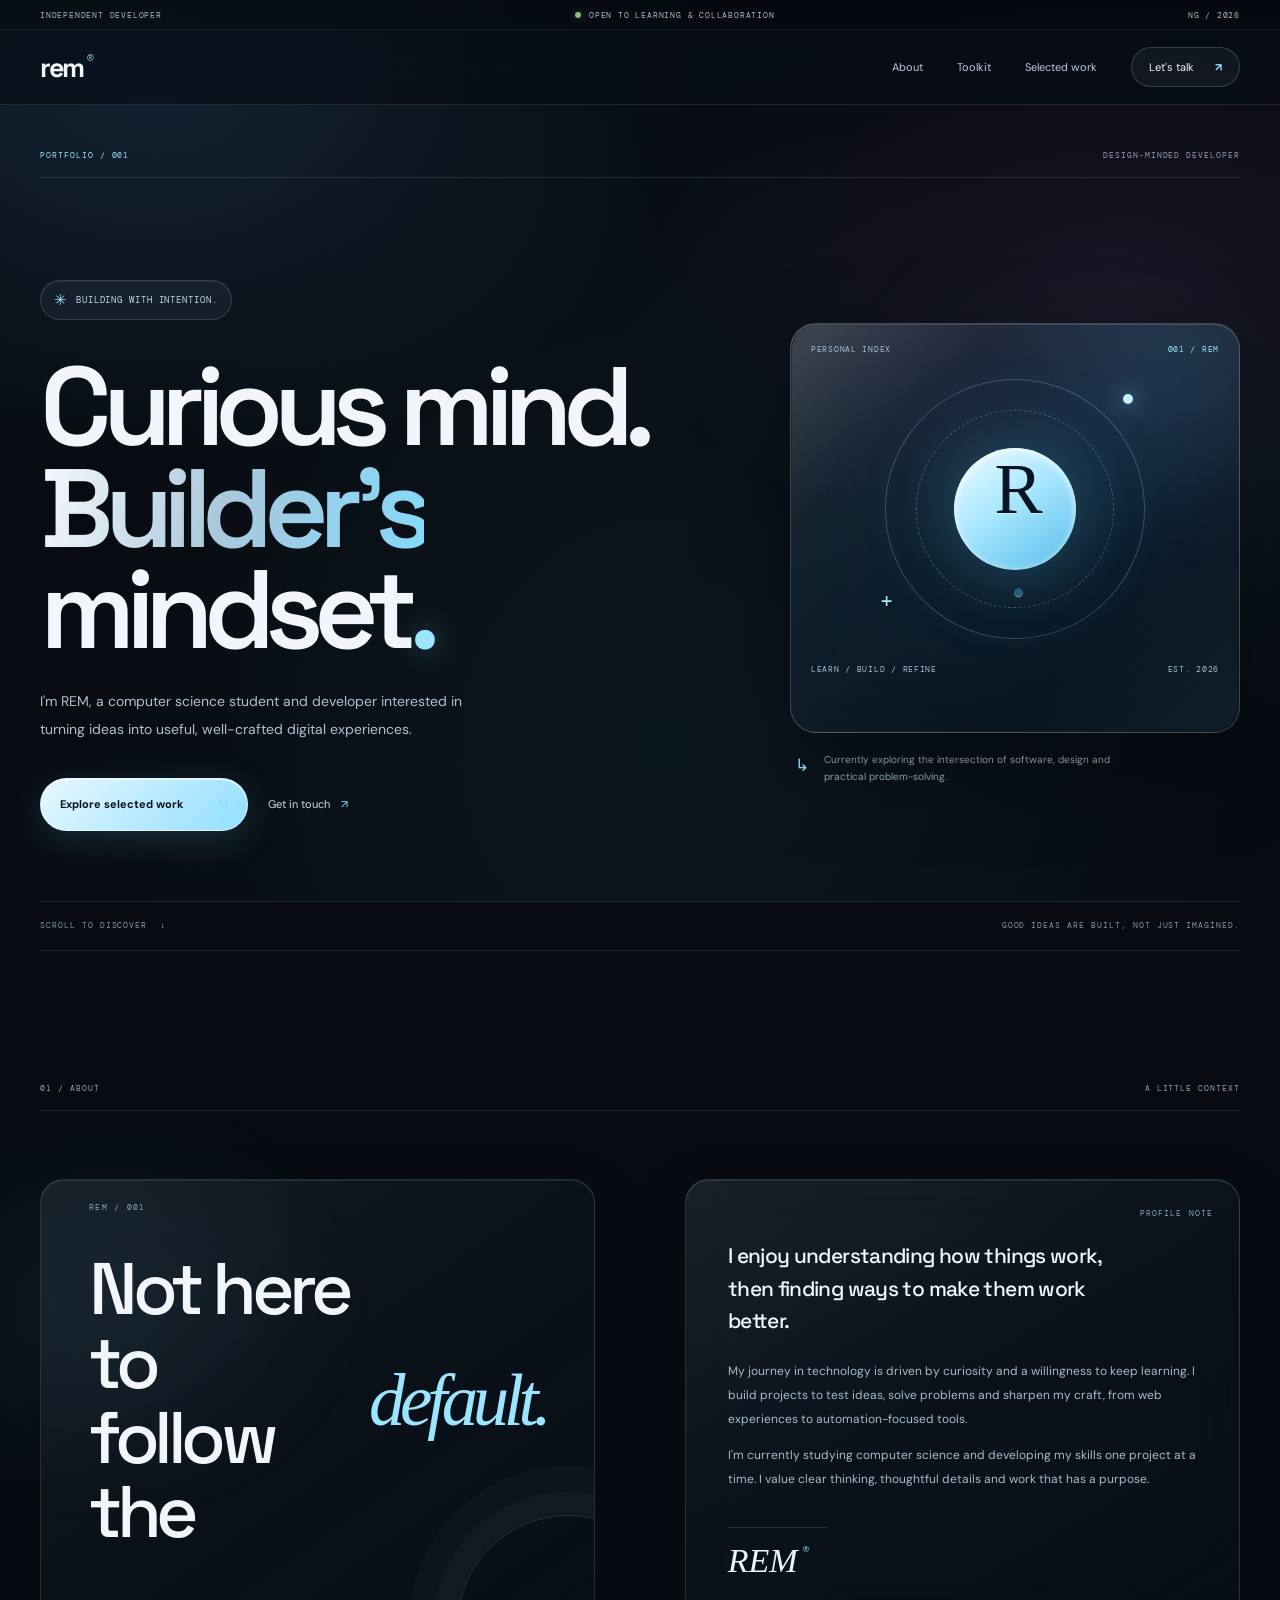
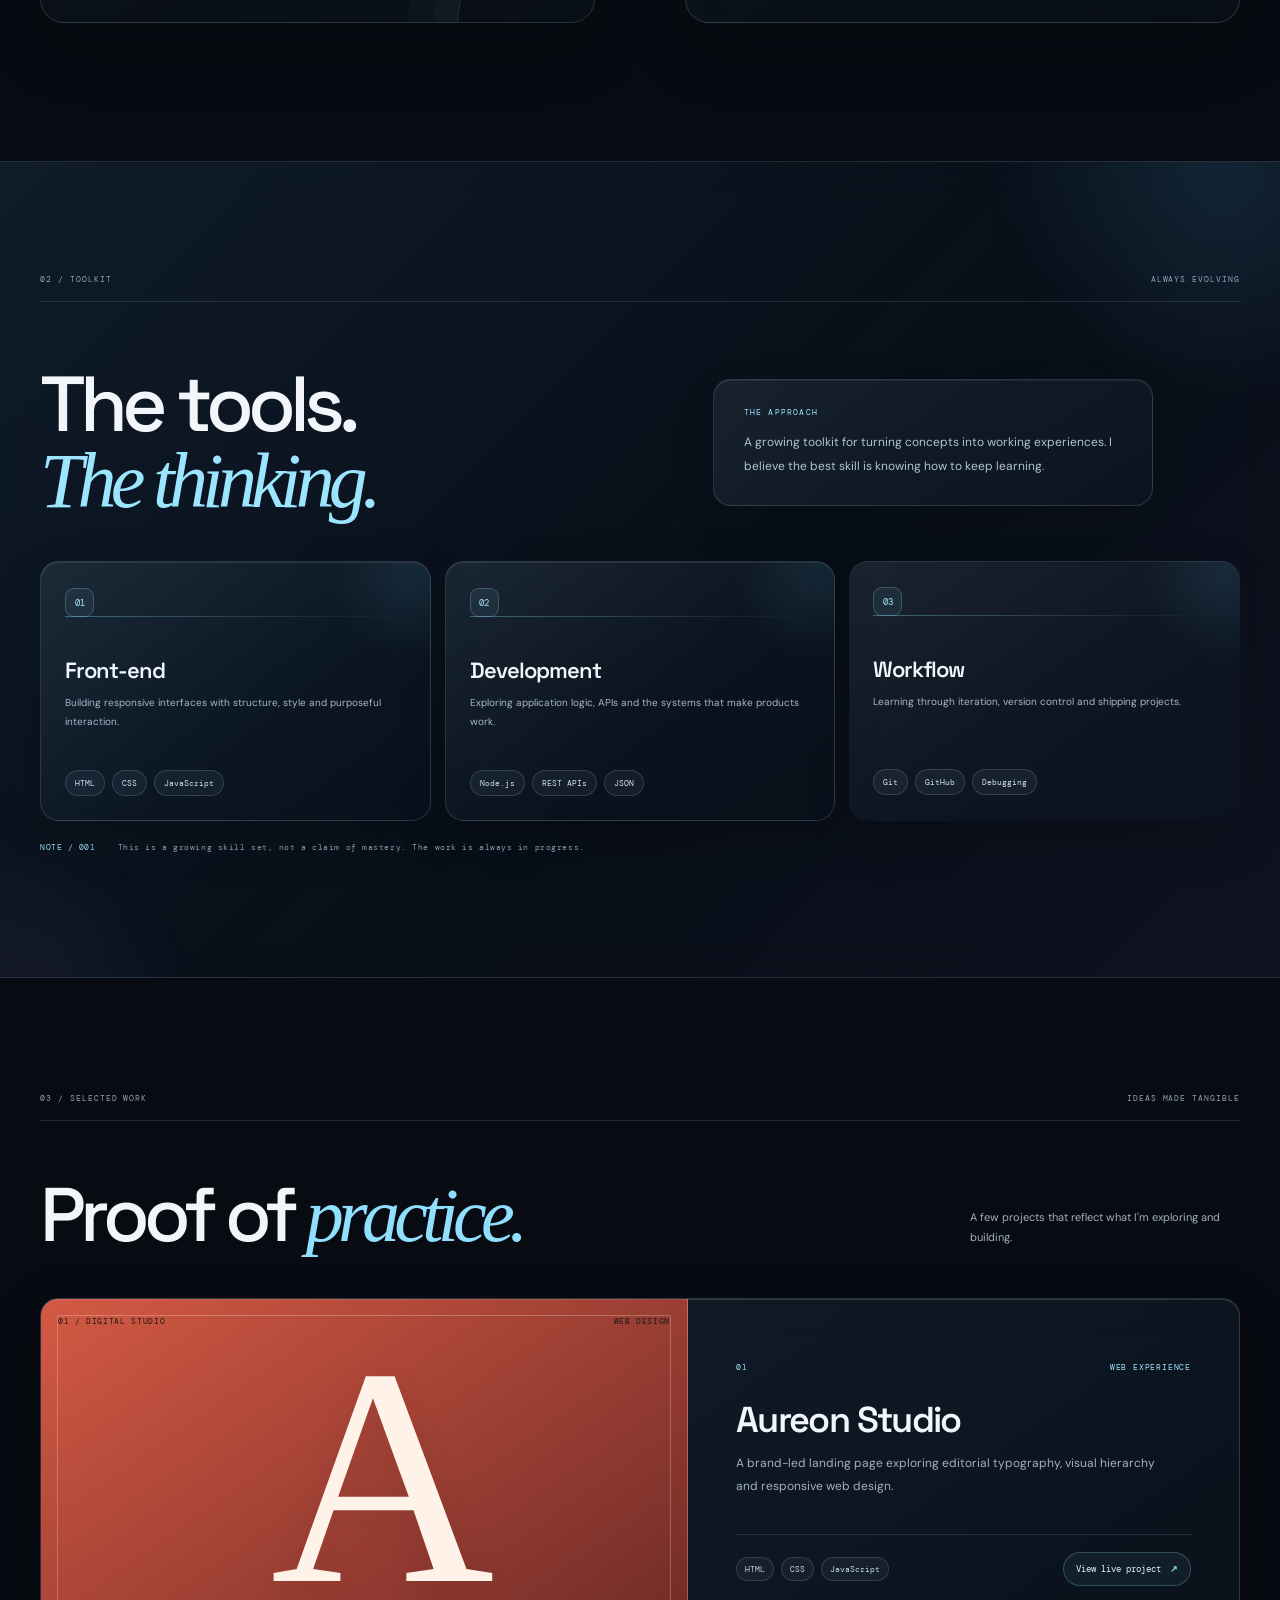
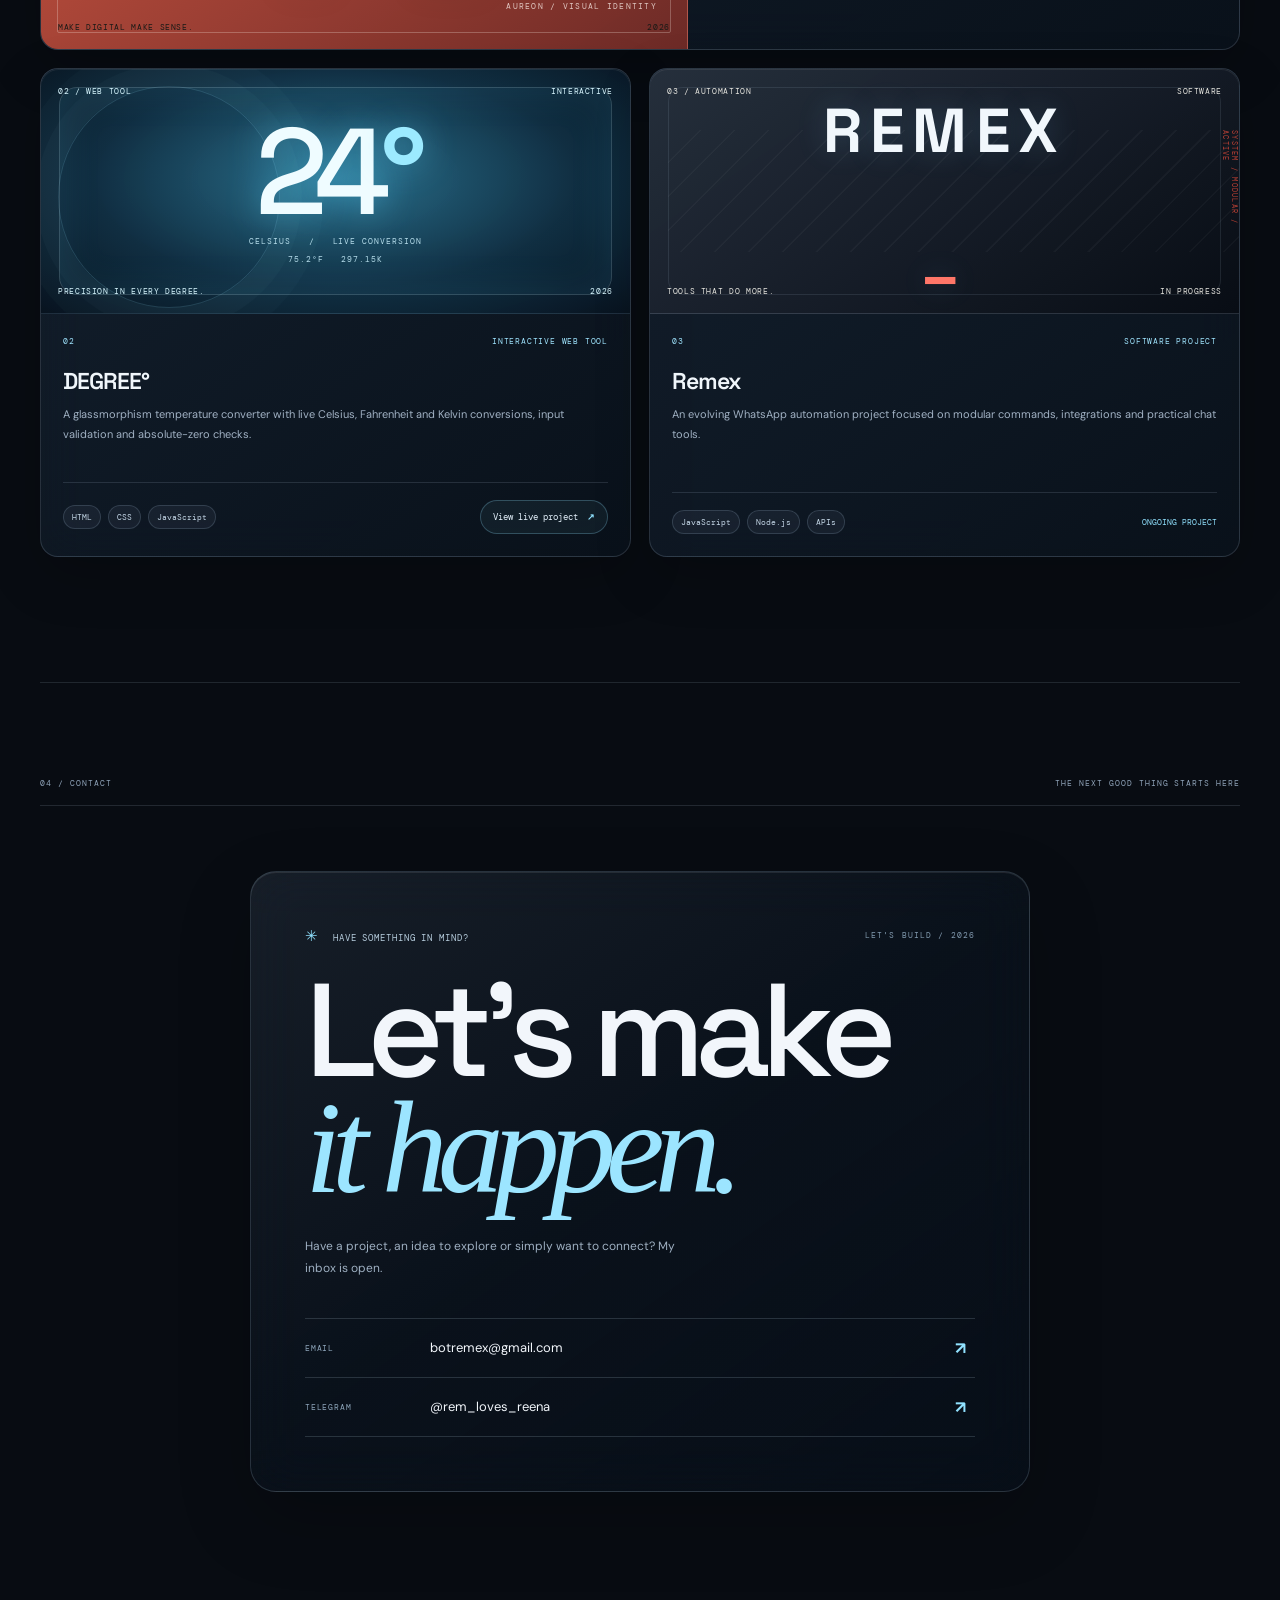
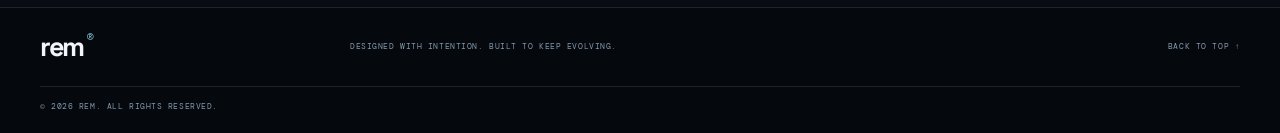
==== commit 9558746b: "Refine portfolio navigation and hero call to action" ====
--- a/Level-1-Personal-Portfolio-REM/index.html
+++ b/Level-1-Personal-Portfolio-REM/index.html
@@ -4,7 +4,7 @@
   <meta charset="UTF-8">
   <meta name="viewport" content="width=device-width, initial-scale=1.0">
   <meta name="description" content="REM is a computer science student and independent developer building thoughtful digital experiences and useful software.">
-  <meta name="theme-color" content="#10110f">
+  <meta name="theme-color" content="#080c12">
   <title>REM | Developer & Digital Builder</title>
   <link rel="preconnect" href="https://fonts.googleapis.com">
   <link rel="preconnect" href="https://fonts.gstatic.com" crossorigin>
@@ -20,7 +20,7 @@
       <a class="wordmark" href="#home" aria-label="REM home">rem<span>®</span></a>
       <button class="menu-toggle" aria-label="Open menu" aria-expanded="false" aria-controls="nav-menu"><span></span><span></span></button>
       <div class="nav-menu" id="nav-menu">
-        <a href="#about">About</a><a href="#skills">Stack</a><a href="#work">Selected work</a><a class="nav-cta" href="#contact">Let's talk <b>↗</b></a>
+        <a href="#about">About</a><a href="#skills">Toolkit</a><a href="#work">Selected work</a><a class="nav-cta" href="#contact">Let's talk <b>↗</b></a>
       </div>
     </nav>
   </header>
@@ -32,11 +32,11 @@
           <p class="micro"><span class="cross">✳</span> BUILDING WITH INTENTION.</p>
           <h1>Curious mind.<br><span>Builder's</span> mindset<span class="period">.</span></h1>
           <p class="intro">I'm REM, a computer science student and developer interested in turning ideas into useful, well-crafted digital experiences.</p>
-          <div class="hero-actions"><a class="button button-light" href="https://rem-portfolio-azure.vercel.app/#work">View portfolio work <span>↘</span></a><a class="text-link" href="#contact">Get in touch <span>↗</span></a></div>
+          <div class="hero-actions"><a class="button button-light" href="#work">Explore selected work <span>↘</span></a><a class="text-link" href="#contact">Get in touch <span>↗</span></a></div>
         </div>
         <aside class="hero-aside" aria-label="Developer profile">
           <div class="orbit-card">
-            <div class="orbit-label"><span>PERSONAL INDEX</span><span>001—REM</span></div>
+            <div class="orbit-label"><span>PERSONAL INDEX</span><span>001 / REM</span></div>
             <div class="orbit-graphic"><div class="orbit-ring ring-one"></div><div class="orbit-ring ring-two"></div><div class="orbit-core">R<span>.</span></div><span class="orbit-dot"></span><span class="orbit-cross">+</span></div>
             <div class="orbit-bottom"><span>LEARN / BUILD / REFINE</span><span>EST. 2026</span></div>
           </div>
--- a/Level-1-Personal-Portfolio-REM/styles.css
+++ b/Level-1-Personal-Portfolio-REM/styles.css
@@ -8,4 +8,341 @@
 .contact{padding-top:95px;padding-bottom:115px;border-top:1px solid var(--line)}.contact-main{max-width:780px;margin:65px auto 0}.contact h2{font-size:clamp(70px,11vw,132px);line-height:.88;margin:27px 0}.contact-copy{color:var(--muted);font-size:12px;line-height:1.8;max-width:340px;margin:30px 0 38px}.contact-links{border-top:1px solid var(--line)}.contact-links a{display:grid;grid-template-columns:110px 1fr 20px;gap:15px;align-items:center;padding:18px 0;border-bottom:1px solid var(--line);font-size:13px}.contact-type{color:var(--muted);font:8px var(--mono);letter-spacing:.1em}.contact-links b{color:var(--red);font-size:17px}.footer{background:#090a09;border-top:1px solid var(--line)}.footer-inner{min-height:125px;display:grid;grid-template-columns:1fr 2fr 1fr;align-items:center;gap:20px;padding-top:20px;padding-bottom:20px}.footer-inner p,.footer-inner>a:not(.wordmark),.footer-inner small{color:var(--muted);font:8px var(--mono);letter-spacing:.07em;margin:0}.footer-inner>a:not(.wordmark){text-align:right}.footer-inner small{grid-column:1/-1;border-top:1px solid var(--line);padding-top:14px}
 :focus-visible{outline:2px solid var(--red);outline-offset:4px}
 @media(max-width:760px){.wrap,.section-wrap{width:calc(100% - 40px)}.announcement{padding:0 20px;font-size:7px}.announcement>span:last-child{display:none}.nav{height:66px}.menu-toggle{display:flex;width:42px;height:42px;flex-direction:column;align-items:center;justify-content:center;gap:6px;background:transparent;border:1px solid var(--line)}.menu-toggle span{width:17px;height:1px;background:var(--ink);transition:transform .2s}.menu-toggle[aria-expanded=true] span:first-child{transform:translateY(3.5px) rotate(45deg)}.menu-toggle[aria-expanded=true] span:last-child{transform:translateY(-3.5px) rotate(-45deg)}.nav-menu{display:none;position:absolute;top:66px;left:0;right:0;background:#10110f;border-bottom:1px solid var(--line);padding:24px 20px 28px;flex-direction:column;align-items:stretch;gap:22px}.nav-menu.is-open{display:flex}.nav-cta{margin-top:3px}.hero{min-height:auto;padding-top:20px}.hero-kicker{font-size:7px}.hero-grid{grid-template-columns:1fr;gap:28px;padding:48px 0 35px}h1{font-size:clamp(58px,15vw,88px)}.intro{font-size:12px}.hero-aside{justify-self:stretch;max-width:none}.orbit-card{min-height:330px}.orbit-graphic{height:235px}.ring-one{width:205px;height:205px}.ring-two{width:160px;height:160px}.hero-bottom{font-size:7px}.hero-bottom span:last-child{max-width:155px;text-align:right;line-height:1.5}.about{padding-top:75px;padding-bottom:85px}.about-grid{grid-template-columns:1fr;gap:28px;padding-top:40px}.about-grid h2{font-size:52px}.about-copy .lead{font-size:17px}.skills{padding:75px 20px 80px}.skills-head{grid-template-columns:1fr;gap:22px;padding:40px 0 30px}.skills-head h2{font-size:50px}.skill-grid{grid-template-columns:1fr}.skill-card{min-height:0;border-right:0;border-bottom:1px solid var(--line);padding:21px}.skill-card:last-child{border-bottom:0}.skill-card h3{margin:22px 0 8px}.skill-card p{min-height:0}.work{padding-top:78px;padding-bottom:85px}.work-heading{display:block;padding:40px 0 30px}.work-heading h2{font-size:50px}.work-heading p{margin-top:17px}.project-list{grid-template-columns:1fr;gap:16px}.project-visual{height:230px}.visual-word{font-size:190px}.project-info{padding:19px}.project-info>p{min-height:0}.contact{padding-top:75px;padding-bottom:85px}.contact-main{margin-top:45px}.contact h2{font-size:clamp(68px,17vw,100px)}.contact-links a{grid-template-columns:75px 1fr 18px;font-size:11px}.footer-inner{grid-template-columns:1fr 1fr;gap:17px}.footer-inner p{grid-column:1/-1;grid-row:2}.footer-inner>a:not(.wordmark){grid-column:2;grid-row:1}.footer-inner small{grid-row:3}}
-@media(prefers-reduced-motion:reduce){*,*::before,*::after{scroll-behavior:auto!important;transition-duration:.01ms!important}}+@media(prefers-reduced-motion:reduce){*,*::before,*::after{scroll-behavior:auto!important;transition-duration:.01ms!important}}
+
+/* Selected work: a unified editorial system with a distinct visual language per project. */
+.project-list{grid-template-columns:repeat(2,minmax(0,1fr));gap:18px;align-items:stretch}
+.project{min-width:0;overflow:hidden;display:flex;flex-direction:column;transition:transform .25s ease,border-color .25s ease,background .25s ease}
+.project:hover{transform:translateY(-4px);border-color:rgba(240,239,233,.34);background:#1b1e1a}
+.project-featured{grid-column:1/-1;display:grid;grid-template-columns:1.12fr .88fr;min-height:340px}
+.project-featured .project-visual{height:100%;min-height:340px}
+.project-featured .project-info{display:flex;flex-direction:column;justify-content:center;padding:clamp(24px,4vw,48px)}
+.project-featured .project-info h3{font-size:clamp(28px,4vw,42px);margin-top:25px}
+.project-featured .project-info>p{max-width:390px;min-height:0;font-size:12px;line-height:1.9}
+.project:not(.project-featured) .project-visual{height:245px}
+.project:not(.project-featured) .project-info{flex:1;display:flex;flex-direction:column}
+.project:not(.project-featured) .project-foot{margin-top:auto}
+.project-foot a{display:inline-flex;align-items:center;gap:9px;padding:9px 0;border-bottom:1px solid rgba(255,81,61,.55);transition:color .2s,border-color .2s}
+.project-foot a:hover{color:var(--red);border-color:var(--red)}
+.aureon-visual{background:#e65339;isolation:isolate}
+.aureon-visual:before{content:"";position:absolute;inset:12% 9%;border:1px solid rgba(25,26,23,.28);z-index:-1}
+.aureon-visual:after{content:"AUREON / DIGITAL ATELIER";position:absolute;right:8%;bottom:24%;font:8px var(--mono);letter-spacing:.18em;color:rgba(25,26,23,.7);writing-mode:vertical-rl}
+.visual-word{font-size:clamp(180px,27vw,310px);text-shadow:0 10px 35px rgba(25,26,23,.08)}
+.degree-visual{isolation:isolate;background:radial-gradient(ellipse at 50% 48%,#1a4a61 0%,#102b3b 48%,#0b1721 100%)}
+.degree-visual:before{content:"";position:absolute;inset:16px;border:1px solid rgba(180,235,255,.22);border-radius:3px;box-shadow:inset 0 0 35px rgba(88,205,255,.08)}
+.degree-visual:after{content:"";position:absolute;width:210px;height:210px;border:1px solid rgba(120,218,255,.18);border-radius:50%;box-shadow:0 0 0 24px rgba(120,218,255,.035),0 0 0 48px rgba(120,218,255,.025);z-index:-1}
+.degree-mark strong{font-size:clamp(82px,11vw,122px);text-shadow:0 0 34px rgba(98,216,255,.42)}
+.degree-mark small{font-size:8px}
+.remex-visual{isolation:isolate;background:linear-gradient(145deg,#1a1b1a,#090a09 68%);color:#e5e4de}
+.remex-visual:before{content:"";position:absolute;inset:0;background:linear-gradient(90deg,transparent 49.8%,rgba(255,81,61,.14) 50%,transparent 50.2%),linear-gradient(transparent 49.8%,rgba(255,81,61,.1) 50%,transparent 50.2%);background-size:42px 42px;opacity:.55}
+.remex-visual:after{content:"SYSTEM / MODULAR / ACTIVE";position:absolute;left:18px;top:50%;transform:translateY(-50%);font:7px var(--mono);letter-spacing:.18em;color:rgba(255,81,61,.7);writing-mode:vertical-rl}
+.remex-mark{font-size:clamp(36px,5vw,62px);letter-spacing:.13em;text-shadow:0 0 28px rgba(255,81,61,.16)}
+.project-meta{font-size:8px}
+@media(max-width:760px){
+ .project-list{grid-template-columns:1fr;gap:16px}
+ .project-featured{grid-column:auto;display:flex}
+ .project-featured .project-visual{height:230px;min-height:230px}
+ .project-featured .project-info{padding:19px}
+ .project-featured .project-info h3{font-size:25px;margin:20px 0 9px}
+ .project-featured .project-info>p{font-size:11px}
+ .project:not(.project-featured) .project-visual{height:230px}
+ .visual-word{font-size:190px}
+}
+@media(prefers-reduced-motion:reduce){.project{transition:none}.project:hover{transform:none}}
+
+
+/* Mobile refinement: clearer rhythm, stronger touch targets and no cramped project actions. */
+@media(max-width:760px){
+  html{scroll-padding-top:76px}
+  .header{isolation:isolate}
+  .nav-menu{box-shadow:0 18px 28px rgba(0,0,0,.22)}
+  .nav-menu>a{min-height:38px;display:flex;align-items:center}
+  .nav-menu .nav-cta{min-height:46px;justify-content:space-between}
+  .hero-kicker span:last-child{max-width:48%;text-align:right}
+  .hero-grid{padding-top:42px}
+  .hero-actions{gap:18px;flex-wrap:wrap}
+  .button{min-height:46px;justify-content:center}
+  .text-link{min-height:44px;display:inline-flex;align-items:center}
+  .aside-note{font-size:11px}
+  .section-label{font-size:7px;gap:14px}
+  .section-label span:last-child{text-align:right}
+  .about-copy p{font-size:12px}
+  .skill-card{padding:22px 19px}
+  .tags{gap:6px}
+  .tags span{padding:7px 8px}
+  .project{border-radius:2px}
+  .project-visual{padding:15px}
+  .project-info{padding:20px 18px}
+  .project-foot{align-items:flex-start;flex-direction:column;gap:13px}
+  .project-foot .tags{width:100%}
+  .project-foot a,.project-foot .status{min-height:34px;display:inline-flex;align-items:center}
+  .project-featured .project-foot{margin-top:8px}
+  .contact-links a{min-height:58px;gap:9px}
+  .contact-links a>span:nth-child(2){overflow-wrap:anywhere}
+  .footer-inner{padding-top:25px;padding-bottom:22px}
+}
+@media(max-width:390px){
+  .wrap,.section-wrap{width:calc(100% - 32px)}
+  .announcement{padding-inline:16px}
+  .hero-kicker{font-size:6.5px}
+  h1{font-size:clamp(53px,14.5vw,64px)}
+  .hero-actions{align-items:stretch;flex-direction:column;gap:8px}
+  .hero-actions .button{width:100%}
+  .hero-actions .text-link{justify-content:center}
+  .orbit-card{min-height:300px}
+  .orbit-graphic{height:210px}
+  .ring-one{width:185px;height:185px}
+  .ring-two{width:145px;height:145px}
+  .about-grid h2,.skills-head h2,.work-heading h2{font-size:46px}
+  .project-visual,.project-featured .project-visual,.project:not(.project-featured) .project-visual{height:205px;min-height:205px}
+  .visual-word{font-size:165px}
+  .degree-mark strong{font-size:78px}
+  .contact h2{font-size:clamp(62px,16vw,76px)}
+  .contact-links a{grid-template-columns:65px minmax(0,1fr) 16px;font-size:10px}
+  .footer-inner p,.footer-inner>a:not(.wordmark){font-size:7px}
+}
+@media(hover:none){
+  .project:hover{transform:none;background:var(--panel);border-color:var(--line)}
+}
+
+
+/* GLASS SYSTEM / REM portfolio visual direction */
+:root{--bg:#080c12;--panel:rgba(18,27,39,.58);--ink:#f2f6fb;--muted:#9aaabd;--line:rgba(207,226,247,.13);--red:#ff6958;--glass-edge:rgba(226,240,255,.19)}
+html{background:#080c12}
+body{background:radial-gradient(ellipse at 12% 8%,rgba(52,105,151,.24),transparent 34rem),radial-gradient(ellipse at 88% 31%,rgba(102,56,112,.16),transparent 32rem),radial-gradient(ellipse at 52% 83%,rgba(30,91,108,.14),transparent 36rem),#080c12;background-attachment:fixed}
+body:before{content:"";position:fixed;inset:0;pointer-events:none;z-index:-1;opacity:.2;background-image:linear-gradient(rgba(210,230,255,.035) 1px,transparent 1px),linear-gradient(90deg,rgba(210,230,255,.035) 1px,transparent 1px);background-size:64px 64px;mask-image:linear-gradient(to bottom,black,transparent 85%)}
+.announcement{background:rgba(5,9,14,.72);border-bottom:1px solid rgba(207,226,247,.08);color:#a8b9ca}
+.header{background:rgba(8,13,20,.66);border-bottom:1px solid rgba(207,226,247,.12);-webkit-backdrop-filter:blur(22px) saturate(145%);backdrop-filter:blur(22px) saturate(145%)}
+.wordmark span,.nav-menu a:hover,.nav-cta b,.button span,.text-link span,.cross,.note-mark,.orbit-cross,.skill-index,.skills-note span,.project-foot a b,.status,.contact-links b{color:#91e2ff}
+.nav-menu{color:#bdcddd}
+.nav-cta{border:1px solid rgba(190,225,255,.2);background:rgba(191,220,255,.055);border-radius:999px;padding:12px 17px}
+.hero-kicker,.hero-bottom,.section-label{color:#8fa3b8;border-color:rgba(207,226,247,.13)}
+h1>span:not(.period){color:#a9bed1}h1 .period{color:#8fe2ff}.micro{color:#b5c8d9}.text-link{color:#d0deeb}
+.button-light{color:#07111a;background:linear-gradient(135deg,#e8f7ff,#91dfff);border:1px solid rgba(231,248,255,.75);border-radius:999px;box-shadow:0 8px 30px rgba(89,193,238,.16),inset 0 1px 0 white}
+.orbit-card{background:linear-gradient(145deg,rgba(160,201,237,.13),rgba(29,49,69,.25) 55%,rgba(13,24,37,.6));border:1px solid var(--glass-edge);border-radius:22px;box-shadow:0 24px 70px rgba(0,0,0,.28),inset 0 1px 0 rgba(255,255,255,.12);-webkit-backdrop-filter:blur(24px) saturate(135%);backdrop-filter:blur(24px) saturate(135%)}
+.orbit-ring{border-color:rgba(183,225,255,.2)}
+.orbit-core{background:linear-gradient(145deg,#d9f5ff,#68c9ef);color:#07131d;box-shadow:0 0 55px rgba(92,202,245,.26),inset 0 2px 5px rgba(255,255,255,.7)}
+.orbit-core span{color:#1c5875}.orbit-dot{background:#9ae6ff;box-shadow:0 0 18px #8fe2ff}.aside-note{color:#a7b8c9}
+.about,.work,.contact{border-color:rgba(207,226,247,.12)}
+.about-copy p,.skills-head p,.work-heading p,.contact-copy{color:#9fb0c2}.about-copy .lead{color:#e6f0f8}h2 em{color:#91dfff}.signature{color:#e7f3fb}.signature span{color:#91dfff}
+.skills{background:linear-gradient(135deg,rgba(23,39,56,.66),rgba(11,20,31,.54));border-top:1px solid rgba(207,226,247,.1);border-bottom:1px solid rgba(207,226,247,.1);-webkit-backdrop-filter:blur(18px);backdrop-filter:blur(18px)}
+.skill-grid{border:1px solid rgba(204,229,250,.16);border-radius:18px;overflow:hidden;background:rgba(164,205,240,.035);box-shadow:0 20px 55px rgba(0,0,0,.16),inset 0 1px 0 rgba(255,255,255,.055)}
+.skill-card{background:linear-gradient(145deg,rgba(184,218,247,.075),rgba(184,218,247,.018));border-color:rgba(204,229,250,.12)}
+.skill-card h3{color:#edf6fc}.skill-card p,.skills-note{color:#9eafc1}
+.tags span{border:1px solid rgba(190,222,249,.16);background:rgba(188,220,247,.055);border-radius:999px;color:#c5d8e8}
+.project{background:linear-gradient(145deg,rgba(24,38,54,.76),rgba(11,19,29,.72));border:1px solid rgba(207,229,249,.15);border-radius:18px;box-shadow:0 18px 55px rgba(0,0,0,.2),inset 0 1px 0 rgba(255,255,255,.07);-webkit-backdrop-filter:blur(22px) saturate(135%);backdrop-filter:blur(22px) saturate(135%)}
+.project:hover{transform:translateY(-5px);border-color:rgba(151,220,255,.35);background:linear-gradient(145deg,rgba(32,54,74,.82),rgba(12,22,33,.78));box-shadow:0 28px 70px rgba(0,0,0,.3),0 0 35px rgba(89,185,231,.07),inset 0 1px 0 rgba(255,255,255,.1)}
+.project-visual{border-bottom:1px solid rgba(215,235,255,.1)}
+.aureon-visual{background:linear-gradient(145deg,rgba(224,93,69,.94),rgba(113,43,39,.96))}
+.aureon-visual:before{border-color:rgba(255,239,229,.38)}.aureon-visual:after{color:rgba(255,245,239,.76)}.visual-word{color:#fff2e9}.visual-word span{color:#321e20}
+.degree-visual{background:radial-gradient(ellipse at 50% 45%,rgba(48,133,166,.82),rgba(16,47,67,.96) 58%,rgba(8,19,31,.99))}
+.degree-visual:before{border-color:rgba(195,239,255,.32);box-shadow:inset 0 0 42px rgba(88,205,255,.13)}.degree-visual:after{border-color:rgba(157,231,255,.24)}
+.degree-mark strong{color:#effcff}.degree-mark strong span{color:#9ceaff}.degree-mark small,.degree-mark i{color:#b6ddeb}
+.remex-visual{background:linear-gradient(145deg,rgba(38,47,60,.98),rgba(8,13,21,.99))}.remex-visual:before{opacity:.8}.remex-mark{color:#f1f7fc;text-shadow:0 0 30px rgba(125,209,255,.18)}.remex-mark span{color:#ff7668}
+.project-meta{color:#a0e5ff}.project-info h3{color:#f0f6fb}.project-info>p{color:#a1b2c4}.project-foot{border-color:rgba(207,229,249,.13)}
+.project-foot a{color:#e4f2fc;border-color:rgba(139,221,255,.45)}.project-foot a:hover{color:#9ce5ff;border-color:#9ce5ff}
+.contact-links,.contact-links a{border-color:rgba(207,229,249,.16)}.contact-type{color:#8fa7bc}
+.footer{background:rgba(4,8,13,.76);border-color:rgba(207,229,249,.12)}.footer-inner p,.footer-inner>a:not(.wordmark),.footer-inner small{color:#8298ad}.footer-inner small{border-color:rgba(207,229,249,.12)}
+:focus-visible{outline-color:#9ce5ff}
+@media(max-width:760px){body{background-attachment:scroll}body:before{background-size:42px 42px}.nav-menu{background:rgba(8,14,22,.94);border:1px solid rgba(207,229,249,.14);border-top:0;border-radius:0 0 18px 18px;-webkit-backdrop-filter:blur(24px);backdrop-filter:blur(24px)}.menu-toggle{border:1px solid rgba(190,225,255,.2);border-radius:12px;background:rgba(190,225,255,.06)}.menu-toggle span{background:#e6f4ff}.orbit-card{border-radius:18px}.skill-grid{border-radius:15px}.skill-card{border-bottom-color:rgba(204,229,250,.12)}.project{border-radius:15px}.project:hover{transform:none}.project-visual{border-radius:14px 14px 0 0}}
+@media(prefers-reduced-motion:reduce){.project,.project:hover{transition:none;transform:none}}
+
+
+
+/* HERO / signature glass composition */
+.hero{position:relative;isolation:isolate;min-height:740px;padding-top:32px}
+.hero:before{content:"";position:absolute;z-index:-1;pointer-events:none;width:620px;height:620px;right:-180px;top:70px;background:radial-gradient(circle,rgba(67,157,207,.13),rgba(67,157,207,.045) 38%,transparent 70%);filter:blur(12px)}
+.hero-kicker{align-items:center;padding:13px 0 17px}
+.hero-kicker span:first-child{color:#9ce5ff}
+.hero-grid{gap:clamp(44px,7vw,100px);padding:clamp(68px,8vw,108px) 0 70px}
+.hero-copy{position:relative;z-index:1}
+.hero-copy .micro{display:inline-flex;align-items:center;gap:8px;padding:9px 13px;border:1px solid rgba(164,220,255,.18);border-radius:999px;background:rgba(164,220,255,.055);color:#c0d7e8;box-shadow:inset 0 1px 0 rgba(255,255,255,.06)}
+.hero-copy .cross{margin:0;color:#9ce5ff}
+.hero h1{font-size:clamp(68px,8.7vw,116px);line-height:.91;letter-spacing:-.085em;margin:27px 0 28px;text-wrap:balance}
+.hero h1>span:not(.period){background:linear-gradient(105deg,#f2f7fb 5%,#a9c8dc 48%,#82dafa 100%);-webkit-background-clip:text;background-clip:text;color:transparent}
+.hero h1 .period{color:#9ce5ff;text-shadow:0 0 28px rgba(119,216,255,.4)}
+.hero .intro{max-width:430px;color:#afc0d0;font-size:14px;line-height:1.95}
+.hero-actions{gap:18px;margin-top:35px}
+.hero-actions .button-light{padding:15px 19px;gap:34px;box-shadow:0 9px 34px rgba(91,194,237,.18),inset 0 1px 0 rgba(255,255,255,.8);transition:transform .22s ease,box-shadow .22s ease}
+.hero-actions .button-light:hover{transform:translateY(-2px);box-shadow:0 14px 42px rgba(91,194,237,.25),inset 0 1px 0 rgba(255,255,255,.9)}
+.hero-actions .text-link{padding:13px 2px}
+.hero-aside{max-width:450px}
+.orbit-card{min-height:410px;padding:20px;border-radius:26px;background:linear-gradient(145deg,rgba(178,216,246,.14),rgba(34,61,84,.22) 48%,rgba(8,17,28,.72));border-color:rgba(213,237,255,.23);box-shadow:0 34px 90px rgba(0,0,0,.34),inset 0 1px 0 rgba(255,255,255,.15),inset 0 -1px 0 rgba(255,255,255,.035);-webkit-backdrop-filter:blur(28px) saturate(145%);backdrop-filter:blur(28px) saturate(145%)}
+.orbit-card:before{content:"";position:absolute;inset:1px;border-radius:25px;pointer-events:none;background:linear-gradient(135deg,rgba(255,255,255,.12),transparent 24%,transparent 72%,rgba(126,211,255,.07));}
+.orbit-card:after{content:"";position:absolute;top:-95px;right:-70px;width:240px;height:240px;border-radius:50%;background:rgba(100,197,239,.12);filter:blur(55px);pointer-events:none}
+.orbit-label,.orbit-bottom{position:relative;z-index:1;color:#a9c0d2}
+.orbit-label span:last-child{color:#9ce5ff}
+.orbit-graphic{height:310px;z-index:1}
+.orbit-ring{border-color:rgba(177,224,255,.24);box-shadow:0 0 35px rgba(101,195,237,.045)}
+.ring-one{width:260px;height:260px}
+.ring-two{width:198px;height:198px;border-color:rgba(177,224,255,.28)}
+.orbit-core{width:122px;height:122px;background:linear-gradient(145deg,#f1fbff 0%,#a9e7ff 45%,#58bce8 100%);color:#081723;font:500 72px Georgia,serif;box-shadow:0 0 65px rgba(92,202,245,.3),inset 0 2px 8px rgba(255,255,255,.85);text-shadow:0 1px 0 rgba(255,255,255,.45)}
+.orbit-core span{color:#285d79}
+.orbit-dot{width:10px;height:10px;top:40px;right:21%;background:#c5f1ff;box-shadow:0 0 22px #8fe2ff}
+.orbit-cross{color:#a7eaff}
+.aside-note{padding:18px 5px 4px;color:#9fb3c5}
+.note-mark{color:#9ce5ff}
+.hero-bottom{padding-top:18px;color:#8198ac}
+.hero-bottom b{color:#9ce5ff}
+@media(max-width:760px){
+ .hero{min-height:0;padding-top:20px}
+ .hero:before{width:390px;height:390px;right:-190px;top:190px}
+ .hero-grid{gap:35px;padding:48px 0 30px}
+ .hero h1{font-size:clamp(61px,15.5vw,88px);line-height:.94;margin:23px 0}
+ .hero .intro{font-size:12px;max-width:360px}
+ .hero-aside{max-width:none}
+ .orbit-card{min-height:350px;padding:17px;border-radius:20px}
+ .orbit-card:before{border-radius:19px}
+ .orbit-graphic{height:250px}
+ .ring-one{width:215px;height:215px}
+ .ring-two{width:164px;height:164px}
+ .orbit-core{width:104px;height:104px;font-size:62px}
+ .orbit-dot{top:28px}
+ .aside-note{padding-top:14px}
+}
+@media(max-width:390px){
+ .hero-grid{padding-top:39px}
+ .hero h1{font-size:clamp(54px,14.7vw,64px);letter-spacing:-.08em}
+ .hero-copy .micro{font-size:8px}
+ .orbit-card{min-height:320px}
+ .orbit-graphic{height:225px}
+ .ring-one{width:190px;height:190px}
+ .ring-two{width:145px;height:145px}
+}
+@media(prefers-reduced-motion:reduce){.hero-actions .button-light:hover{transform:none}}
+
+
+/* ABOUT + TOOLKIT / layered glass surfaces */
+.about{position:relative;isolation:isolate;padding-top:132px;padding-bottom:138px}
+.about:before{content:"";position:absolute;z-index:-1;pointer-events:none;left:-16%;top:18%;width:520px;height:420px;background:radial-gradient(ellipse,rgba(71,150,194,.10),transparent 68%);filter:blur(24px)}
+.about-grid{gap:clamp(34px,7vw,92px);align-items:stretch;padding-top:68px}
+.about-grid>h2{position:relative;align-self:stretch;display:flex;align-items:center;min-height:300px;padding:clamp(26px,4vw,48px);border:1px solid rgba(203,229,250,.14);border-radius:24px;background:linear-gradient(145deg,rgba(164,209,240,.09),rgba(31,53,73,.12) 52%,rgba(10,19,30,.42));box-shadow:inset 0 1px 0 rgba(255,255,255,.09),0 24px 65px rgba(0,0,0,.16);font-size:clamp(49px,5.7vw,73px);line-height:1.02;overflow:hidden}
+.about-grid>h2:before{content:"REM / 001";position:absolute;top:22px;left:clamp(26px,4vw,48px);font:8px var(--mono);letter-spacing:.16em;color:#8fa9bd}
+.about-grid>h2:after{content:"";position:absolute;width:220px;height:220px;right:-85px;bottom:-115px;border:1px solid rgba(145,226,255,.17);border-radius:50%;box-shadow:0 0 0 24px rgba(145,226,255,.025),0 0 0 49px rgba(145,226,255,.02)}
+.about-grid>h2 em{color:#9ce5ff}
+.about-copy{position:relative;max-width:none;padding:clamp(25px,4vw,42px);border:1px solid rgba(203,229,250,.16);border-radius:24px;background:linear-gradient(150deg,rgba(174,214,245,.105),rgba(28,48,67,.16) 48%,rgba(10,18,29,.5));box-shadow:inset 0 1px 0 rgba(255,255,255,.09),0 24px 65px rgba(0,0,0,.18);-webkit-backdrop-filter:blur(24px) saturate(135%);backdrop-filter:blur(24px) saturate(135%)}
+.about-copy:before{content:"PROFILE NOTE";position:absolute;right:26px;top:28px;color:#8ca8bd;font:8px var(--mono);letter-spacing:.14em}
+.about-copy .lead{max-width:390px;padding-top:18px;font-size:clamp(18px,2vw,21px);line-height:1.55;color:#eff8ff}
+.about-copy p:not(.lead){font-size:12px;line-height:2;color:#a9bbcc}
+.signature{display:inline-flex;align-items:flex-start;gap:5px;margin-top:24px;padding-top:14px;border-top:1px solid rgba(207,229,249,.14);min-width:100px;color:#e7f5ff}
+.signature span{color:#9ce5ff}
+.skills{position:relative;isolation:isolate;overflow:hidden;padding-top:112px;padding-bottom:125px;background:linear-gradient(135deg,rgba(20,38,56,.62),rgba(8,17,28,.58) 58%,rgba(24,27,48,.5));border-top:1px solid rgba(207,226,247,.13);border-bottom:1px solid rgba(207,226,247,.13)}
+.skills:before,.skills:after{content:"";position:absolute;z-index:-1;pointer-events:none;border-radius:50%;filter:blur(8px)}
+.skills:before{width:480px;height:480px;right:-180px;top:-230px;background:radial-gradient(circle,rgba(78,158,207,.16),transparent 68%)}
+.skills:after{width:390px;height:390px;left:-190px;bottom:-240px;background:radial-gradient(circle,rgba(121,90,164,.12),transparent 70%)}
+.skills-head{grid-template-columns:1.05fr .95fr;gap:clamp(35px,7vw,90px);align-items:stretch;padding:64px 0 42px}
+.skills-head h2{align-self:center;font-size:clamp(53px,6.5vw,78px);line-height:.98}
+.skills-head h2 em{color:#9ce5ff}
+.skills-head>p{position:relative;align-self:center;max-width:440px;margin:0;padding:27px 28px 27px 30px;border:1px solid rgba(203,229,250,.15);border-radius:18px;background:linear-gradient(145deg,rgba(170,211,242,.09),rgba(21,39,57,.2));box-shadow:inset 0 1px 0 rgba(255,255,255,.07),0 18px 45px rgba(0,0,0,.12);color:#b1c3d4;font-size:12px;line-height:1.95}
+.skills-head>p:before{content:"THE APPROACH";display:block;margin-bottom:14px;color:#9ce5ff;font:8px var(--mono);letter-spacing:.15em}
+.skill-grid{grid-template-columns:repeat(3,minmax(0,1fr));gap:14px;border:0;border-radius:0;overflow:visible;background:none;box-shadow:none}
+.skill-card{position:relative;isolation:isolate;min-height:255px;padding:26px 24px 24px;border:1px solid rgba(203,229,250,.16);border-radius:19px;background:linear-gradient(145deg,rgba(174,214,245,.105),rgba(26,47,66,.17) 55%,rgba(9,18,29,.48));box-shadow:inset 0 1px 0 rgba(255,255,255,.085),0 18px 48px rgba(0,0,0,.17);overflow:hidden;transition:transform .25s ease,border-color .25s ease,box-shadow .25s ease}
+.skill-card:before{content:"";position:absolute;z-index:-1;top:-70px;right:-70px;width:170px;height:170px;border-radius:50%;background:radial-gradient(circle,rgba(116,210,247,.13),transparent 70%);opacity:.8}
+.skill-card:after{content:"";position:absolute;z-index:-1;left:24px;right:24px;top:54px;height:1px;background:linear-gradient(90deg,rgba(145,226,255,.35),transparent)}
+.skill-card:hover{transform:translateY(-5px);border-color:rgba(145,226,255,.32);box-shadow:inset 0 1px 0 rgba(255,255,255,.11),0 25px 60px rgba(0,0,0,.24),0 0 30px rgba(89,185,231,.055)}
+.skill-index{display:inline-flex;align-items:center;justify-content:center;width:29px;height:29px;border:1px solid rgba(145,226,255,.24);border-radius:9px;background:rgba(145,226,255,.07);color:#a5e8ff;font-size:9px}
+.skill-card h3{margin:39px 0 10px;font-size:22px;letter-spacing:-.045em;color:#f0f7fc}
+.skill-card p{min-height:57px;margin-bottom:19px;color:#a7b9ca;font-size:10px;line-height:1.85}
+.skill-card .tags span{padding:7px 9px;border-color:rgba(190,222,249,.17);background:rgba(188,220,247,.06);color:#d1e3f0}
+.skills-note{display:flex;align-items:center;gap:12px;margin-top:21px;color:#8fa6ba;font-size:8px;letter-spacing:.07em}
+.skills-note span{flex:none;color:#9ce5ff}
+@media(max-width:760px){
+ .about{padding-top:82px;padding-bottom:90px}
+ .about-grid{gap:15px;padding-top:38px}
+ .about-grid>h2{min-height:230px;padding:54px 22px 25px;border-radius:19px;font-size:clamp(47px,12vw,58px)}
+ .about-grid>h2:before{top:21px;left:23px}
+ .about-grid>h2:after{width:170px;height:170px;right:-70px;bottom:-95px}
+ .about-copy{padding:25px 22px 23px;border-radius:19px}
+ .about-copy:before{right:22px;top:25px;font-size:7px}
+ .about-copy .lead{padding-top:22px;font-size:18px}
+ .about-copy p:not(.lead){font-size:11px;line-height:1.9}
+ .signature{font-size:30px}
+ .skills{padding:80px 20px 86px}
+ .skills-head{grid-template-columns:1fr;gap:22px;padding:40px 0 29px}
+ .skills-head h2{font-size:clamp(49px,12vw,58px)}
+ .skills-head>p{max-width:none;padding:22px;border-radius:15px;font-size:11px}
+ .skill-grid{grid-template-columns:1fr;gap:12px}
+ .skill-card{min-height:0;padding:23px 21px 21px;border-radius:16px}
+ .skill-card:after{left:21px;right:21px;top:54px}
+ .skill-card h3{margin:34px 0 8px;font-size:21px}
+ .skill-card p{min-height:0;max-width:340px;margin-bottom:17px}
+ .skills-note{align-items:flex-start;line-height:1.7}
+}
+@media(max-width:390px){
+ .about-grid>h2{min-height:210px;font-size:46px}
+ .about-copy:before{font-size:6px}
+ .skills-head h2{font-size:46px}
+ .skill-card{padding-inline:18px}
+}
+@media(prefers-reduced-motion:reduce){.skill-card,.skill-card:hover{transition:none;transform:none}}
+
+
+/* SELECTED WORK / art-directed project index */
+.work{position:relative}
+.work-heading{align-items:flex-end}
+.work-heading h2{max-width:620px}
+.work-heading p{max-width:270px}
+.project-list{align-items:stretch;gap:18px}
+.project{position:relative;overflow:hidden;transition:transform .28s ease,border-color .28s ease,box-shadow .28s ease}
+.project-featured{grid-column:1/-1;display:grid;grid-template-columns:1.08fr .92fr;min-height:350px}
+.project-featured .project-visual{height:auto;min-height:350px;border-right:1px solid rgba(215,235,255,.1);border-bottom:0}
+.project-featured .project-info{display:flex;flex-direction:column;justify-content:center;padding:clamp(26px,4vw,48px)}
+.project-featured .project-info h3{font-size:clamp(27px,3vw,36px)}
+.project-featured .project-info>p{max-width:420px;min-height:0;font-size:12px;line-height:1.9}
+.project-featured .project-foot{margin-top:25px;flex-wrap:wrap}
+.project:not(.project-featured) .project-visual{height:245px}
+.project-info{position:relative}
+.project-info h3{letter-spacing:-.045em}
+.project-foot a{display:inline-flex;align-items:center;gap:9px;padding:10px 12px;border:1px solid rgba(145,226,255,.25);border-radius:999px;background:rgba(145,226,255,.055);transition:background .2s ease,border-color .2s ease,transform .2s ease}
+.project-foot a b{margin:0}
+.project-foot a:hover{background:rgba(145,226,255,.12);transform:translateY(-1px)}
+.project:not(.project-featured) .project-info>p{min-height:66px}
+.project:after{content:"";position:absolute;inset:0;pointer-events:none;border-radius:inherit;box-shadow:inset 0 1px 0 rgba(255,255,255,.075)}
+.aureon-visual{isolation:isolate}
+.aureon-visual:before{content:"";position:absolute;inset:16px;border:1px solid rgba(255,245,239,.25);border-radius:2px;pointer-events:none}
+.aureon-visual:after{content:"AUREON / VISUAL IDENTITY";position:absolute;right:30px;bottom:48px;font:8px var(--mono);letter-spacing:.16em;transform:rotate(-90deg);transform-origin:right bottom}
+.degree-visual{isolation:isolate}
+.degree-visual:before{content:"";position:absolute;inset:18px;border:1px solid rgba(195,239,255,.2);border-radius:18px;pointer-events:none}
+.degree-visual:after{content:"";position:absolute;width:220px;height:220px;border:1px solid rgba(157,231,255,.16);border-radius:50%;box-shadow:0 0 0 22px rgba(157,231,255,.025),0 0 0 44px rgba(157,231,255,.018);pointer-events:none}
+.remex-visual:before{content:"";position:absolute;inset:18px;border:1px solid rgba(207,229,249,.13);border-radius:15px;pointer-events:none}
+.contact-main{position:relative;padding:clamp(28px,5vw,54px);border:1px solid rgba(203,229,250,.16);border-radius:26px;background:linear-gradient(145deg,rgba(174,214,245,.095),rgba(28,48,67,.15) 48%,rgba(8,17,28,.56));box-shadow:inset 0 1px 0 rgba(255,255,255,.09),0 28px 75px rgba(0,0,0,.2);-webkit-backdrop-filter:blur(25px) saturate(135%);backdrop-filter:blur(25px) saturate(135%)}
+.contact-main:after{content:"LET'S BUILD / 2026";position:absolute;right:clamp(28px,5vw,54px);top:clamp(30px,5vw,58px);color:#829bb0;font:8px var(--mono);letter-spacing:.14em}
+.contact-main .micro{color:#b7cddd}
+.contact h2 em{color:#9ce5ff}
+.contact-copy{max-width:390px}
+.contact-links a{transition:padding .2s ease,color .2s ease}
+.contact-links a:hover{padding-left:8px;color:#9ce5ff}
+.footer-inner .wordmark span{color:#9ce5ff}
+@media(max-width:760px){
+ .work{padding-top:82px;padding-bottom:90px}
+ .work-heading{display:block;padding:38px 0 28px}
+ .work-heading p{margin-top:17px;max-width:330px}
+ .project-list{grid-template-columns:1fr;gap:14px}
+ .project-featured{grid-column:auto;grid-template-columns:1fr;min-height:0}
+ .project-featured .project-visual{height:245px;min-height:245px;border-right:0;border-bottom:1px solid rgba(215,235,255,.1)}
+ .project-featured .project-info{padding:23px}
+ .project-featured .project-info h3{font-size:26px}
+ .project-featured .project-info>p{font-size:11px}
+ .project:not(.project-featured) .project-visual{height:225px}
+ .project:not(.project-featured) .project-info>p{min-height:0}
+ .project-foot{align-items:flex-start;flex-wrap:wrap}
+ .contact{padding-top:75px;padding-bottom:85px}
+ .contact-main{margin-top:38px;padding:27px 21px 25px;border-radius:20px}
+ .contact-main:after{right:21px;top:31px;font-size:6px}
+ .contact h2{font-size:clamp(64px,16vw,92px)}
+ .contact-links a{grid-template-columns:72px minmax(0,1fr) 16px;gap:9px;font-size:11px}
+ .contact-links a>span:nth-child(2){overflow-wrap:anywhere}
+ .footer-inner{grid-template-columns:1fr 1fr;gap:16px}
+ .footer-inner p{grid-column:1/-1;grid-row:2;line-height:1.7}
+ .footer-inner>a:not(.wordmark){grid-column:2;grid-row:1}
+ .footer-inner small{grid-row:3}
+}
+@media(max-width:390px){
+ .project-visual{padding:14px}
+ .visual-top,.visual-bottom{font-size:7px}
+ .contact-main:after{display:none}
+ .contact h2{font-size:61px}
+}
+@media(prefers-reduced-motion:reduce){
+ .project,.project:hover,.project-foot a,.project-foot a:hover,.contact-links a,.contact-links a:hover{transition:none;transform:none}
+}
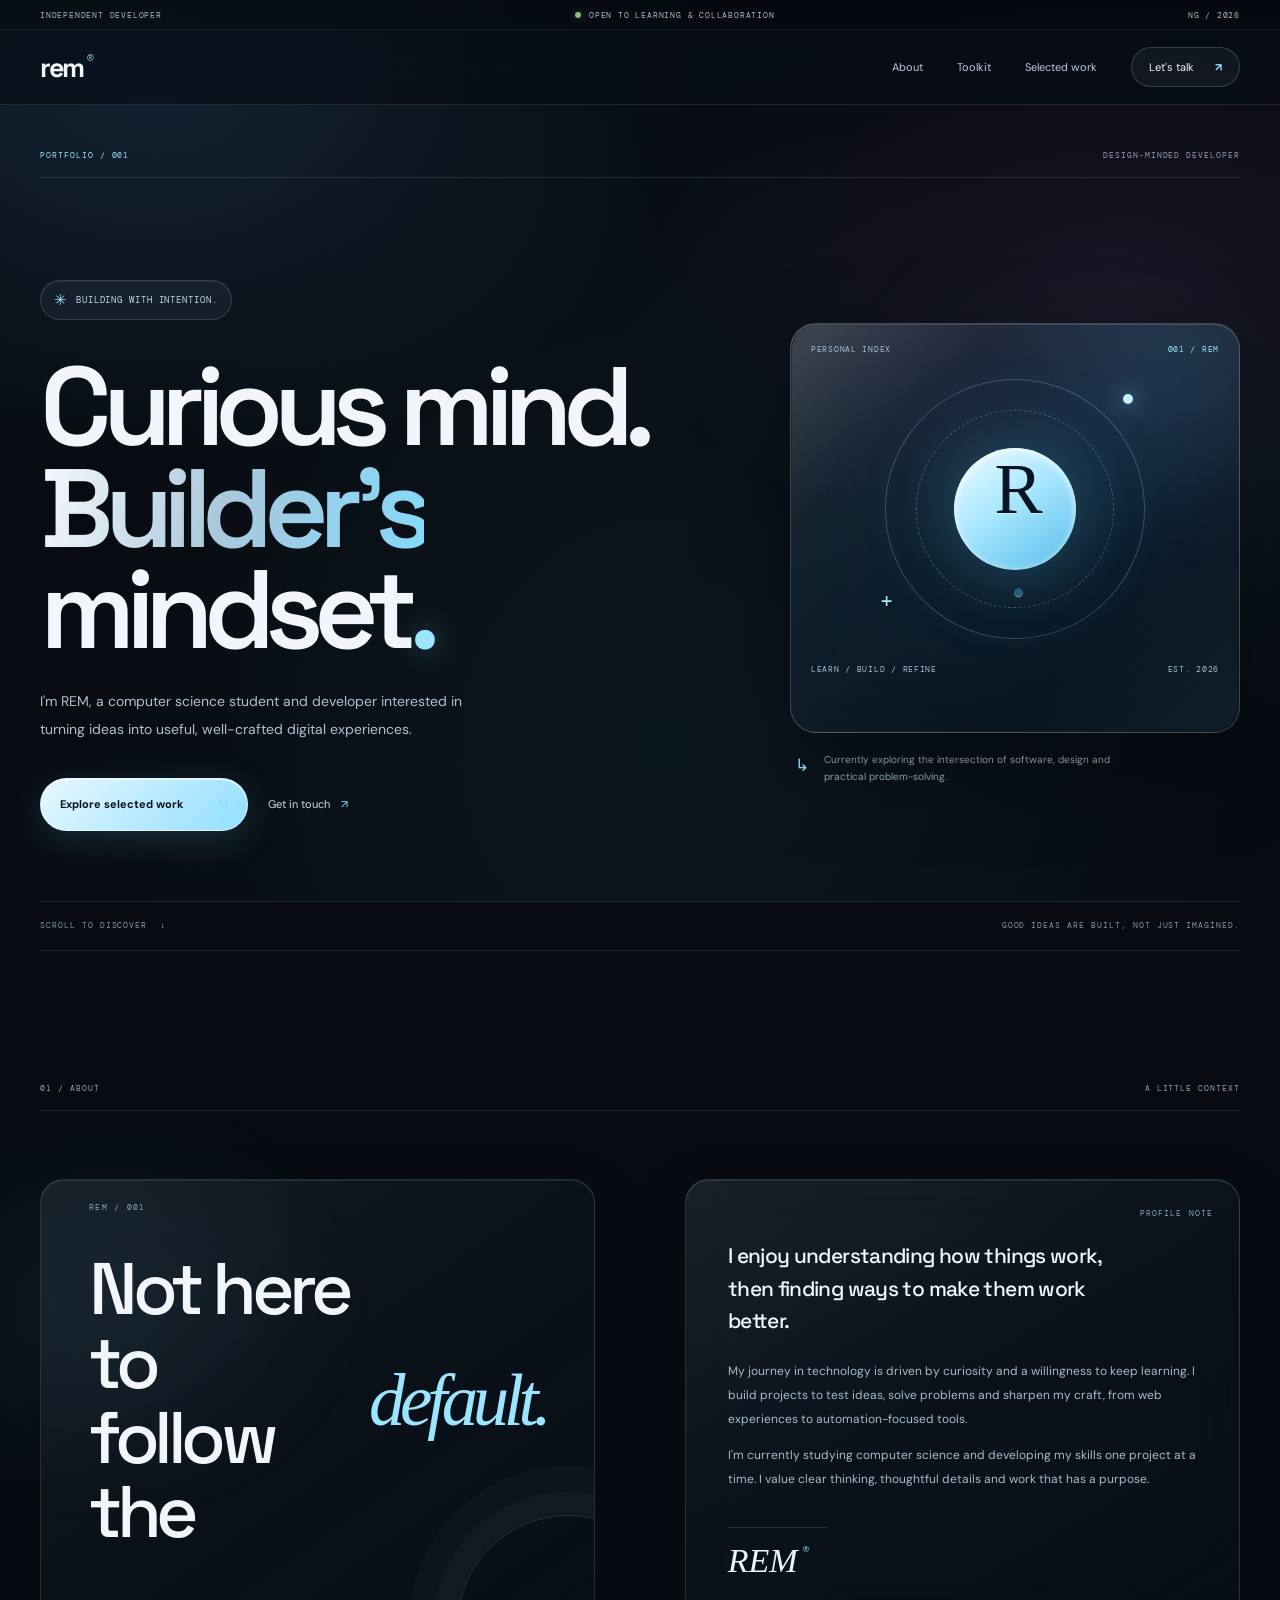
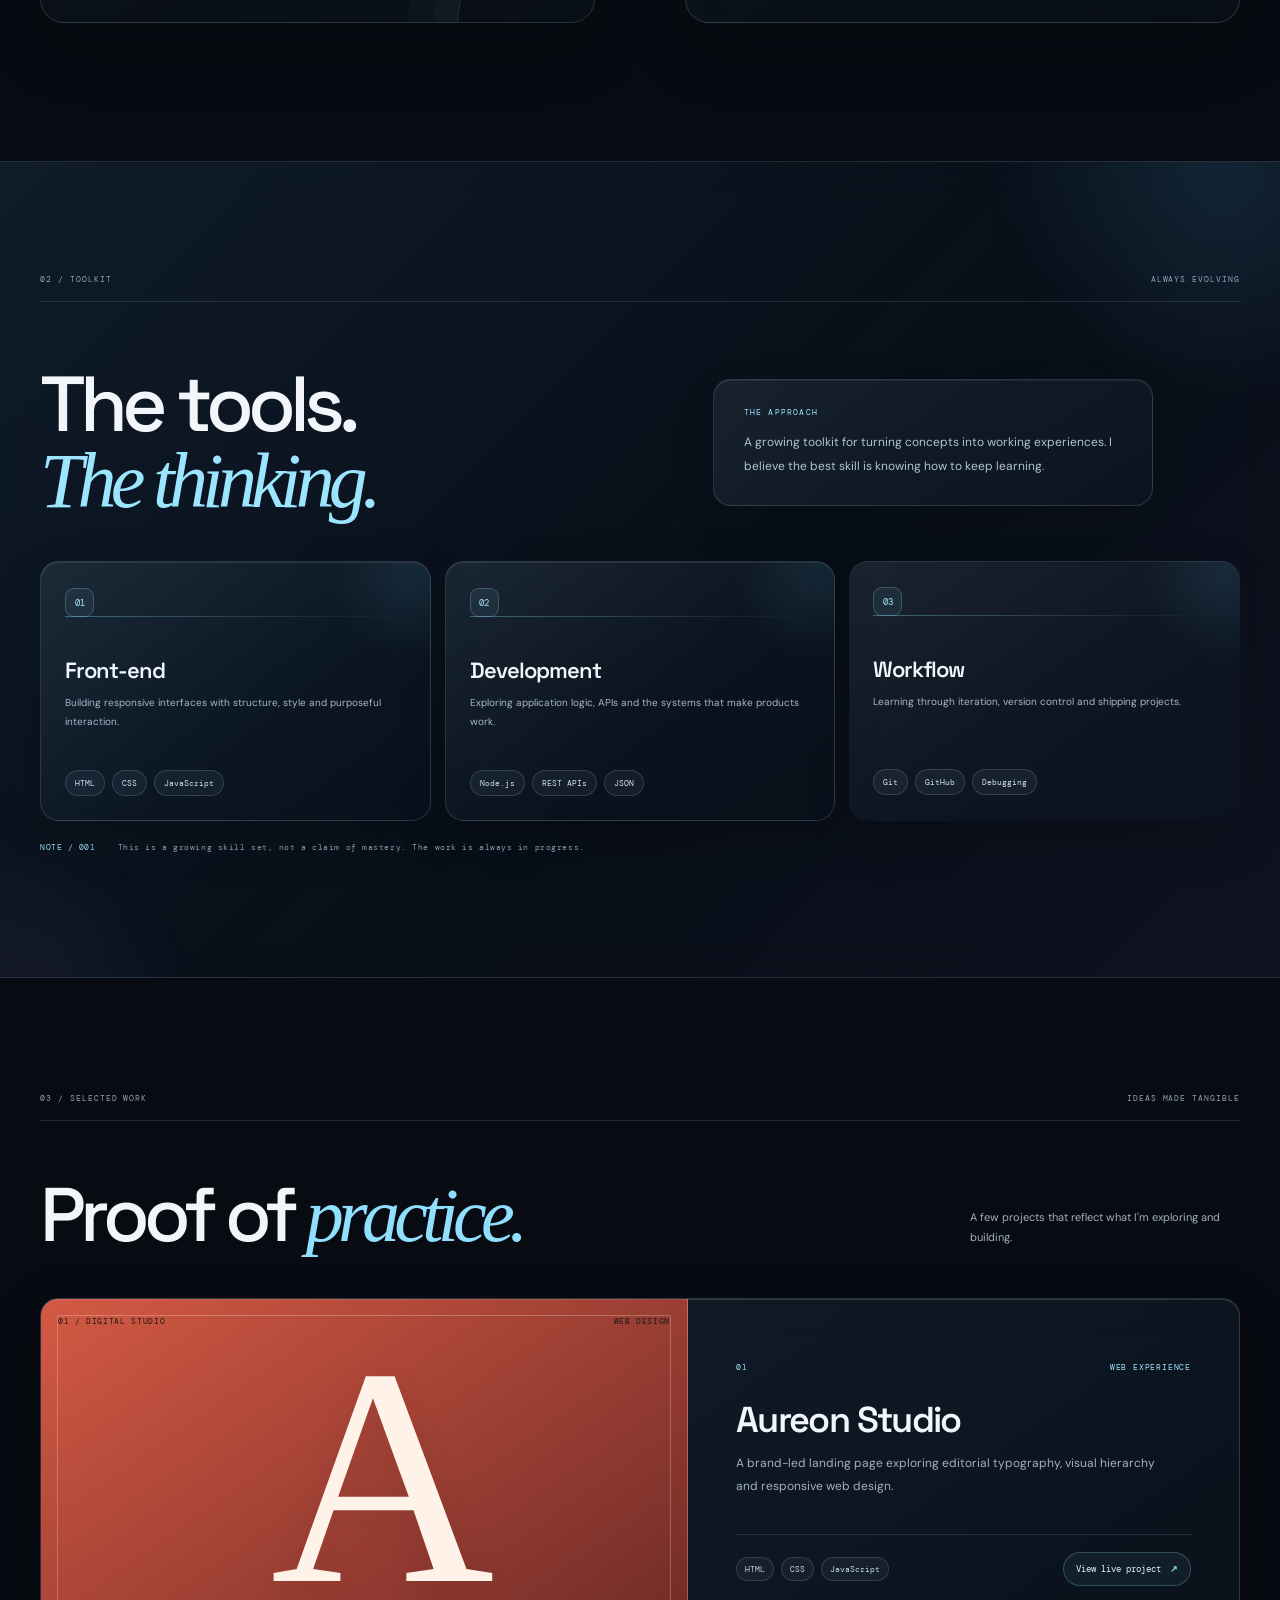
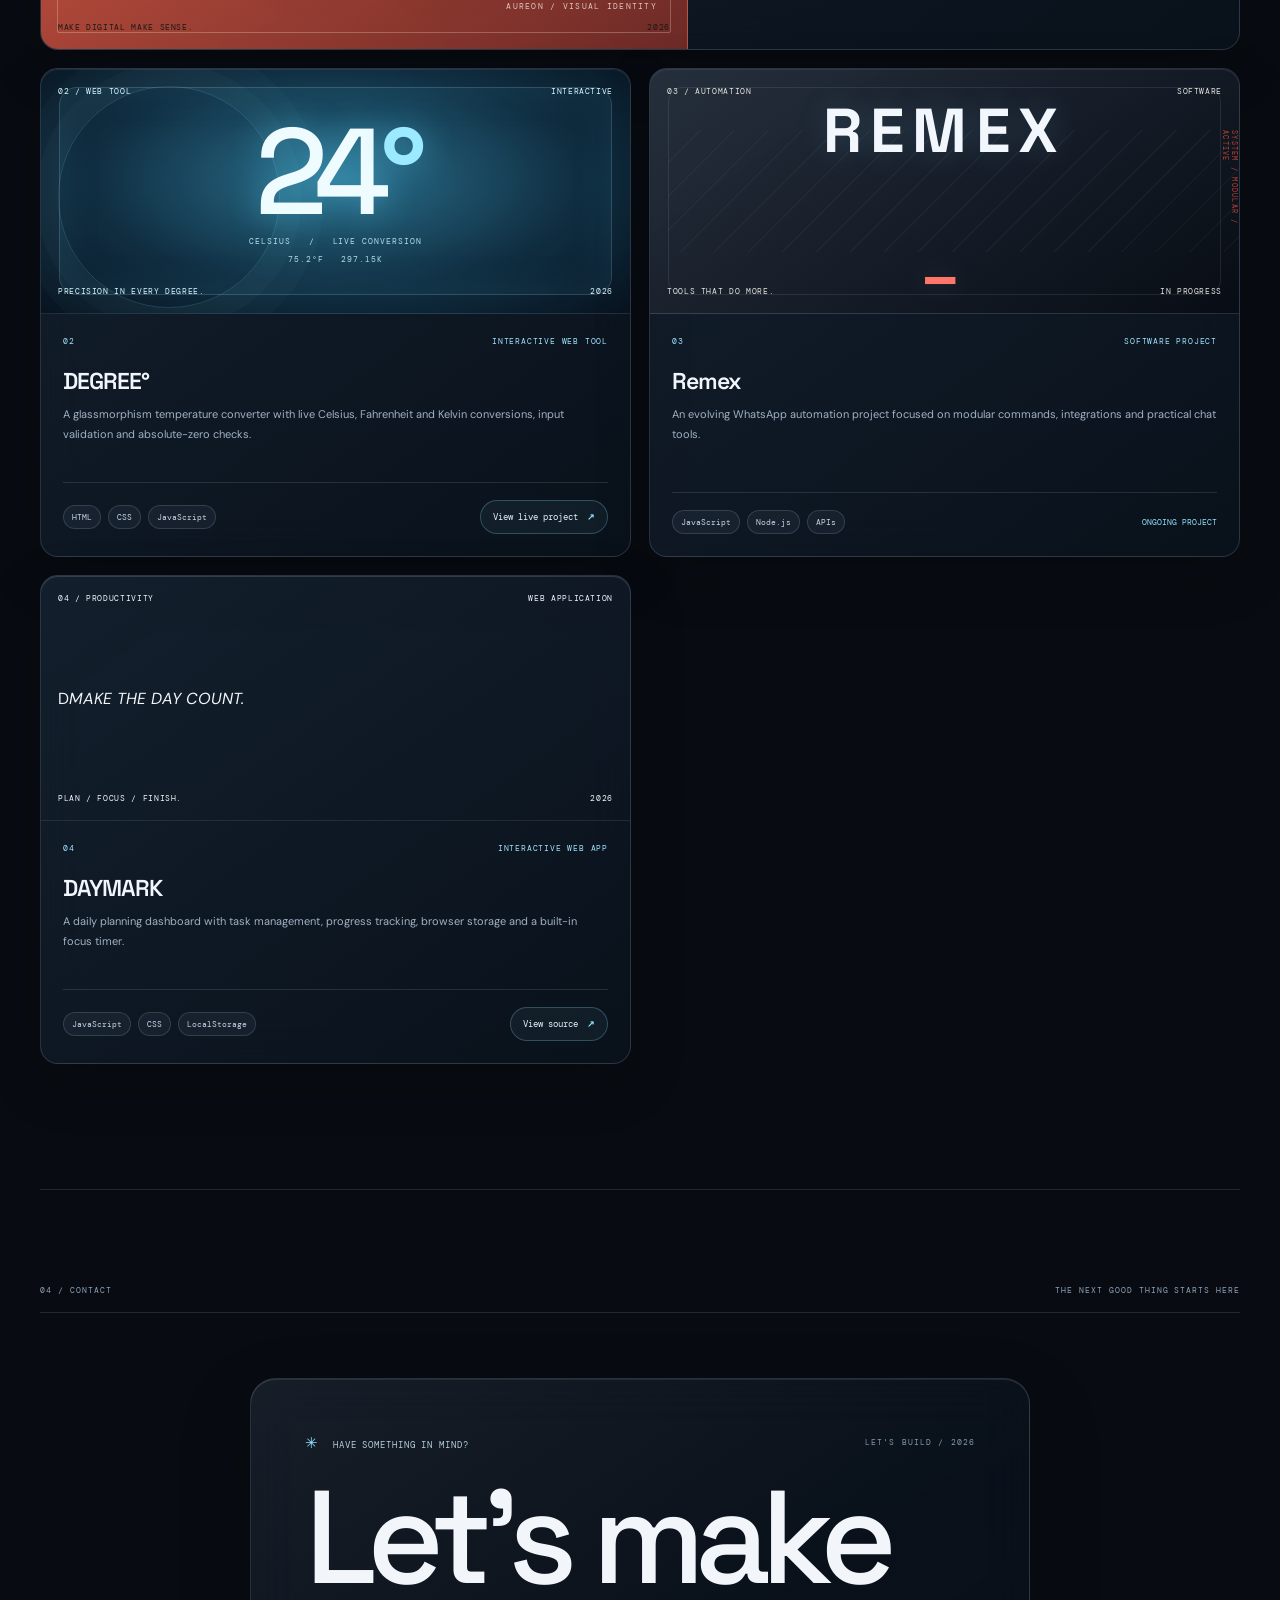
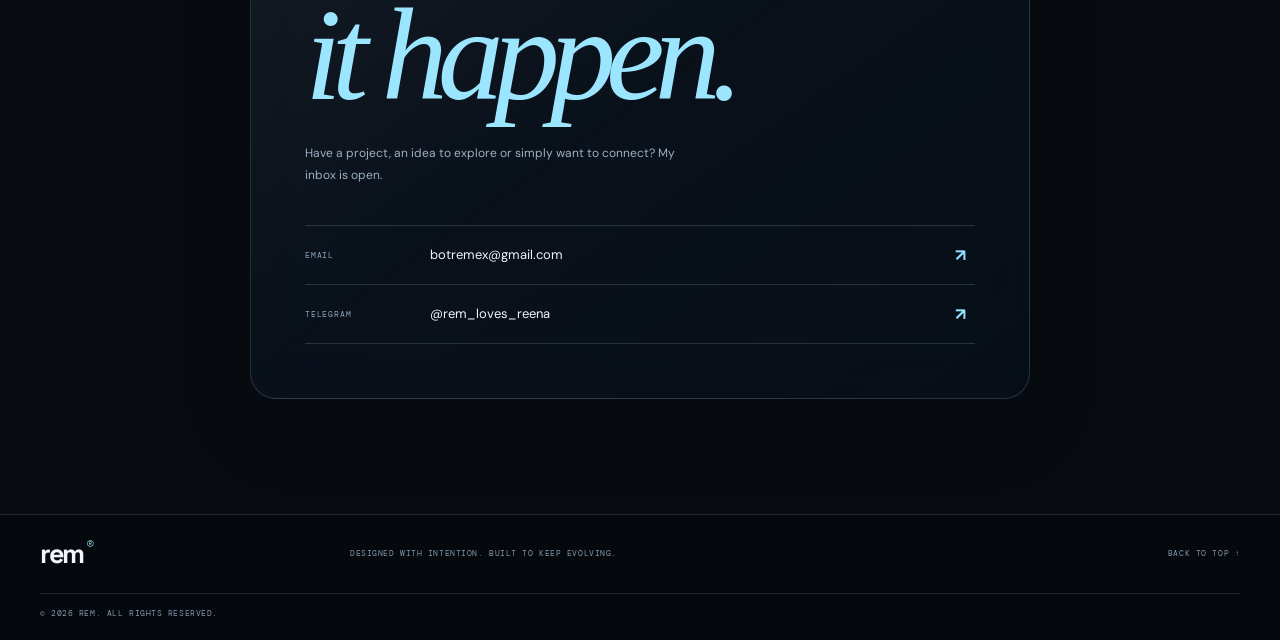
==== commit d9f6e040: "Add DAYMARK bonus project to REM portfolio" ====
--- a/Level-1-Personal-Portfolio-REM/index.html
+++ b/Level-1-Personal-Portfolio-REM/index.html
@@ -81,6 +81,11 @@
           <div class="project-visual remex-visual"><div class="visual-top"><span>03 / AUTOMATION</span><span>SOFTWARE</span></div><div class="remex-mark">REMEX<span>_</span></div><div class="visual-bottom"><span>TOOLS THAT DO MORE.</span><span>IN PROGRESS</span></div></div>
           <div class="project-info"><div class="project-meta"><span>03</span><span>SOFTWARE PROJECT</span></div><h3>Remex</h3><p>An evolving WhatsApp automation project focused on modular commands, integrations and practical chat tools.</p><div class="project-foot"><div class="tags"><span>JavaScript</span><span>Node.js</span><span>APIs</span></div><span class="status">ONGOING PROJECT</span></div></div>
         </article>
+
+        <article class="project">
+          <div class="project-visual daymark-visual"><div class="visual-top"><span>04 / PRODUCTIVITY</span><span>WEB APPLICATION</span></div><div class="daymark-mark"><span>D</span><i>MAKE THE DAY COUNT.</i></div><div class="visual-bottom"><span>PLAN / FOCUS / FINISH.</span><span>2026</span></div></div>
+          <div class="project-info"><div class="project-meta"><span>04</span><span>INTERACTIVE WEB APP</span></div><h3>DAYMARK</h3><p>A daily planning dashboard with task management, progress tracking, browser storage and a built-in focus timer.</p><div class="project-foot"><div class="tags"><span>JavaScript</span><span>CSS</span><span>LocalStorage</span></div><a href="https://github.com/Loner-dot/OIBSIP/tree/main/Level-1-Bonus-Project-DAYMARK" target="_blank" rel="noopener noreferrer">View source <b>↗</b></a></div></div>
+        </article>
       </div>
     </section>
 
